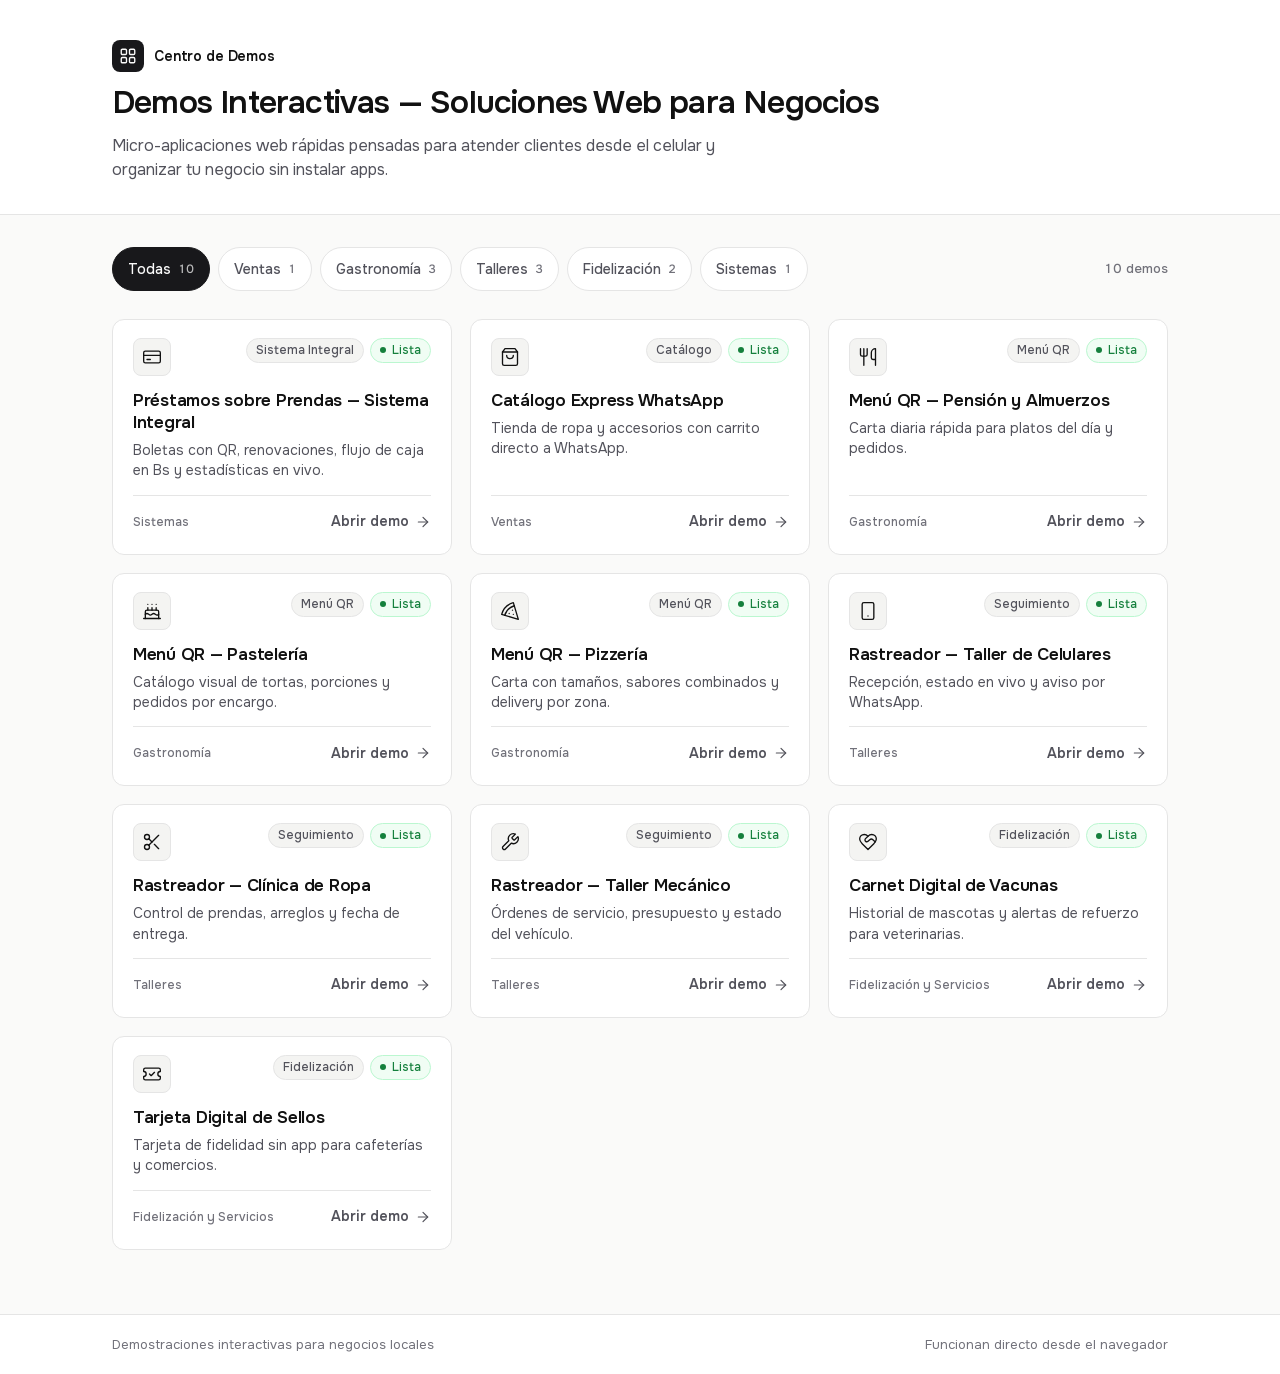
==== index.html @ 591fb908 "dia de un caminante...." ====
<!doctype html>
<html lang="es">
<head>
  <meta charset="utf-8">
  <meta name="viewport" content="width=device-width, initial-scale=1.0, viewport-fit=cover">
  <meta name="theme-color" content="#FAFAF9">
  <title>Demos Interactivas — Soluciones Web para Negocios</title>
  <meta name="description" content="Centro de demostraciones interactivas para comercios, gastronomía, talleres y servicios.">
  <link rel="icon" type="image/svg+xml" href="./assets/icons/favicon.svg">
  <link rel="stylesheet" href="./assets/css/styles.css">
</head>
<body>
  <a href="#contenido-principal" class="skip-link visually-hidden">Ir al catálogo de demos</a>

  <header class="site-header">
    <div class="container header-row">
      <div class="header-brand">
        <span class="brand-mark" aria-hidden="true">
          <svg width="18" height="18" viewBox="0 0 24 24" fill="none" stroke="currentColor" stroke-width="1.8" stroke-linecap="round" stroke-linejoin="round">
            <rect x="3" y="3" width="7" height="7" rx="1.5"/>
            <rect x="14" y="3" width="7" height="7" rx="1.5"/>
            <rect x="3" y="14" width="7" height="7" rx="1.5"/>
            <rect x="14" y="14" width="7" height="7" rx="1.5"/>
          </svg>
        </span>
        <span class="brand-label">Centro de Demos</span>
      </div>
      <h1 class="site-title">Demos Interactivas — Soluciones Web para Negocios</h1>
      <p class="site-subtitle">Micro-aplicaciones web rápidas pensadas para atender clientes desde el celular y organizar tu negocio sin instalar apps.</p>
    </div>
  </header>

  <main id="contenido-principal" class="main-content" tabindex="-1">
    <div class="container">
      <div class="toolbar">
        <div class="filter-scroll" role="group" aria-label="Filtrar demos por categoría" data-filter-bar>
          <button type="button" class="filter-pill" data-filter="all" aria-pressed="true">
            Todas <span class="filter-pill__count">10</span>
          </button>
          <button type="button" class="filter-pill" data-filter="ventas" aria-pressed="false">
            Ventas <span class="filter-pill__count">1</span>
          </button>
          <button type="button" class="filter-pill" data-filter="gastronomia" aria-pressed="false">
            Gastronomía <span class="filter-pill__count">3</span>
          </button>
          <button type="button" class="filter-pill" data-filter="talleres" aria-pressed="false">
            Talleres <span class="filter-pill__count">3</span>
          </button>
          <button type="button" class="filter-pill" data-filter="fidelizacion" aria-pressed="false">
            Fidelización <span class="filter-pill__count">2</span>
          </button>
          <button type="button" class="filter-pill" data-filter="sistemas" aria-pressed="false">
            Sistemas <span class="filter-pill__count">1</span>
          </button>
        </div>

        <p class="results-meta" aria-live="polite" data-results-count>10 demos</p>
      </div>

      <div class="demo-grid" data-demo-grid>
        <!-- Sistema Integral Destacado -->
        <article class="demo-card" data-category="sistemas" style="view-transition-name: demo-prestamo-prendas;">
          <div class="demo-card__head">
            <span class="demo-card__icon" aria-hidden="true">
              <svg width="20" height="20" viewBox="0 0 24 24" fill="none" stroke="currentColor" stroke-width="1.6" stroke-linecap="round" stroke-linejoin="round">
                <rect x="2" y="5" width="20" height="14" rx="2"/>
                <line x1="2" y1="10" x2="22" y2="10"/>
                <line x1="6" y1="15" x2="10" y2="15"/>
              </svg>
            </span>
            <div class="demo-card__badges">
              <span class="badge badge--type">Sistema Integral</span>
              <span class="badge badge--ready"><span class="status-dot" aria-hidden="true"></span>Lista</span>
            </div>
          </div>
          <div class="demo-card__body">
            <h2 class="demo-card__title">Préstamos sobre Prendas — Sistema Integral</h2>
            <p class="demo-card__desc">Boletas con QR, renovaciones, flujo de caja en Bs y estadísticas en vivo.</p>
          </div>
          <div class="demo-card__footer">
            <span class="demo-card__category">Sistemas</span>
            <a href="./demos/prestamo-prendas/" class="demo-card__link" aria-label="Abrir demo: Préstamos sobre Prendas — Sistema Integral">
              Abrir demo
              <svg class="demo-card__arrow" viewBox="0 0 24 24" fill="none" stroke="currentColor" stroke-width="1.8" stroke-linecap="round" stroke-linejoin="round" aria-hidden="true">
                <path d="M5 12h14"/>
                <path d="m12 5 7 7-7 7"/>
              </svg>
            </a>
          </div>
        </article>

        <!-- 1. Ventas -->
        <article class="demo-card" data-category="ventas" style="view-transition-name: demo-catalogo-tiktok;">
          <div class="demo-card__head">
            <span class="demo-card__icon" aria-hidden="true">
              <svg width="20" height="20" viewBox="0 0 24 24" fill="none" stroke="currentColor" stroke-width="1.6" stroke-linecap="round" stroke-linejoin="round">
                <path d="M6 2 3 6v14a2 2 0 0 0 2 2h14a2 2 0 0 0 2-2V6l-3-4Z"/>
                <path d="M3 6h18"/>
                <path d="M16 10a4 4 0 0 1-8 0"/>
              </svg>
            </span>
            <div class="demo-card__badges">
              <span class="badge badge--type">Catálogo</span>
              <span class="badge badge--ready"><span class="status-dot" aria-hidden="true"></span>Lista</span>
            </div>
          </div>
          <div class="demo-card__body">
            <h2 class="demo-card__title">Catálogo Express WhatsApp</h2>
            <p class="demo-card__desc">Tienda de ropa y accesorios con carrito directo a WhatsApp.</p>
          </div>
          <div class="demo-card__footer">
            <span class="demo-card__category">Ventas</span>
            <a href="./demos/catalogo-tiktok/" class="demo-card__link" aria-label="Abrir demo: Catálogo Express WhatsApp">
              Abrir demo
              <svg class="demo-card__arrow" viewBox="0 0 24 24" fill="none" stroke="currentColor" stroke-width="1.8" stroke-linecap="round" stroke-linejoin="round" aria-hidden="true">
                <path d="M5 12h14"/>
                <path d="m12 5 7 7-7 7"/>
              </svg>
            </a>
          </div>
        </article>

        <!-- 2. Gastronomía -->
        <article class="demo-card" data-category="gastronomia" style="view-transition-name: demo-menu-pension;">
          <div class="demo-card__head">
            <span class="demo-card__icon" aria-hidden="true">
              <svg width="20" height="20" viewBox="0 0 24 24" fill="none" stroke="currentColor" stroke-width="1.6" stroke-linecap="round" stroke-linejoin="round">
                <path d="M3 2v7c0 1.1.9 2 2 2h4a2 2 0 0 0 2-2V2"/>
                <path d="M7 2v20"/>
                <path d="M21 15V2a5 5 0 0 0-5 5v6c0 1.1.9 2 2 2h3Zm0 0v7"/>
              </svg>
            </span>
            <div class="demo-card__badges">
              <span class="badge badge--type">Menú QR</span>
              <span class="badge badge--ready"><span class="status-dot" aria-hidden="true"></span>Lista</span>
            </div>
          </div>
          <div class="demo-card__body">
            <h2 class="demo-card__title">Menú QR — Pensión y Almuerzos</h2>
            <p class="demo-card__desc">Carta diaria rápida para platos del día y pedidos.</p>
          </div>
          <div class="demo-card__footer">
            <span class="demo-card__category">Gastronomía</span>
            <a href="./demos/menu-pension/" class="demo-card__link" aria-label="Abrir demo: Menú QR — Pensión y Almuerzos">
              Abrir demo
              <svg class="demo-card__arrow" viewBox="0 0 24 24" fill="none" stroke="currentColor" stroke-width="1.8" stroke-linecap="round" stroke-linejoin="round" aria-hidden="true">
                <path d="M5 12h14"/>
                <path d="m12 5 7 7-7 7"/>
              </svg>
            </a>
          </div>
        </article>

        <article class="demo-card" data-category="gastronomia" style="view-transition-name: demo-menu-pasteleria;">
          <div class="demo-card__head">
            <span class="demo-card__icon" aria-hidden="true">
              <svg width="20" height="20" viewBox="0 0 24 24" fill="none" stroke="currentColor" stroke-width="1.6" stroke-linecap="round" stroke-linejoin="round">
                <path d="M20 21v-8a2 2 0 0 0-2-2H6a2 2 0 0 0-2 2v8"/>
                <path d="M4 16s.5-1 2-1 2.5 2 4 2 2.5-2 4-2 2.5 2 4 2 2-1 2-1"/>
                <path d="M2 21h20"/>
                <path d="M7 8v3"/>
                <path d="M12 8v3"/>
                <path d="M17 8v3"/>
                <path d="M7 4h.01"/>
                <path d="M12 4h.01"/>
                <path d="M17 4h.01"/>
              </svg>
            </span>
            <div class="demo-card__badges">
              <span class="badge badge--type">Menú QR</span>
              <span class="badge badge--ready"><span class="status-dot" aria-hidden="true"></span>Lista</span>
            </div>
          </div>
          <div class="demo-card__body">
            <h2 class="demo-card__title">Menú QR — Pastelería</h2>
            <p class="demo-card__desc">Catálogo visual de tortas, porciones y pedidos por encargo.</p>
          </div>
          <div class="demo-card__footer">
            <span class="demo-card__category">Gastronomía</span>
            <a href="./demos/menu-pasteleria/" class="demo-card__link" aria-label="Abrir demo: Menú QR — Pastelería">
              Abrir demo
              <svg class="demo-card__arrow" viewBox="0 0 24 24" fill="none" stroke="currentColor" stroke-width="1.8" stroke-linecap="round" stroke-linejoin="round" aria-hidden="true">
                <path d="M5 12h14"/>
                <path d="m12 5 7 7-7 7"/>
              </svg>
            </a>
          </div>
        </article>

        <article class="demo-card" data-category="gastronomia" style="view-transition-name: demo-menu-pizzeria;">
          <div class="demo-card__head">
            <span class="demo-card__icon" aria-hidden="true">
              <svg width="20" height="20" viewBox="0 0 24 24" fill="none" stroke="currentColor" stroke-width="1.6" stroke-linecap="round" stroke-linejoin="round">
                <path d="M15 11h.01"/>
                <path d="M11 15h.01"/>
                <path d="M16 16h.01"/>
                <path d="m2 16 20 6-6-20A20 20 0 0 0 2 16"/>
                <path d="M5.71 17.11a17.04 17.04 0 0 1 11.4-11.4"/>
              </svg>
            </span>
            <div class="demo-card__badges">
              <span class="badge badge--type">Menú QR</span>
              <span class="badge badge--ready"><span class="status-dot" aria-hidden="true"></span>Lista</span>
            </div>
          </div>
          <div class="demo-card__body">
            <h2 class="demo-card__title">Menú QR — Pizzería</h2>
            <p class="demo-card__desc">Carta con tamaños, sabores combinados y delivery por zona.</p>
          </div>
          <div class="demo-card__footer">
            <span class="demo-card__category">Gastronomía</span>
            <a href="./demos/menu-pizzeria/" class="demo-card__link" aria-label="Abrir demo: Menú QR — Pizzería">
              Abrir demo
              <svg class="demo-card__arrow" viewBox="0 0 24 24" fill="none" stroke="currentColor" stroke-width="1.8" stroke-linecap="round" stroke-linejoin="round" aria-hidden="true">
                <path d="M5 12h14"/>
                <path d="m12 5 7 7-7 7"/>
              </svg>
            </a>
          </div>
        </article>

        <!-- 3. Talleres -->
        <article class="demo-card" data-category="talleres" style="view-transition-name: demo-taller-celulares;">
          <div class="demo-card__head">
            <span class="demo-card__icon" aria-hidden="true">
              <svg width="20" height="20" viewBox="0 0 24 24" fill="none" stroke="currentColor" stroke-width="1.6" stroke-linecap="round" stroke-linejoin="round">
                <rect x="5" y="2" width="14" height="20" rx="2" ry="2"/>
                <path d="M12 18h.01"/>
              </svg>
            </span>
            <div class="demo-card__badges">
              <span class="badge badge--type">Seguimiento</span>
              <span class="badge badge--ready"><span class="status-dot" aria-hidden="true"></span>Lista</span>
            </div>
          </div>
          <div class="demo-card__body">
            <h2 class="demo-card__title">Rastreador — Taller de Celulares</h2>
            <p class="demo-card__desc">Recepción, estado en vivo y aviso por WhatsApp.</p>
          </div>
          <div class="demo-card__footer">
            <span class="demo-card__category">Talleres</span>
            <a href="./demos/taller-celulares/" class="demo-card__link" aria-label="Abrir demo: Rastreador — Taller de Celulares">
              Abrir demo
              <svg class="demo-card__arrow" viewBox="0 0 24 24" fill="none" stroke="currentColor" stroke-width="1.8" stroke-linecap="round" stroke-linejoin="round" aria-hidden="true">
                <path d="M5 12h14"/>
                <path d="m12 5 7 7-7 7"/>
              </svg>
            </a>
          </div>
        </article>

        <article class="demo-card" data-category="talleres" style="view-transition-name: demo-taller-ropa;">
          <div class="demo-card__head">
            <span class="demo-card__icon" aria-hidden="true">
              <svg width="20" height="20" viewBox="0 0 24 24" fill="none" stroke="currentColor" stroke-width="1.6" stroke-linecap="round" stroke-linejoin="round">
                <circle cx="6" cy="6" r="3"/>
                <path d="M8.12 8.12 12 12"/>
                <path d="M20 4 8.12 15.88"/>
                <circle cx="6" cy="18" r="3"/>
                <path d="M14.8 14.8 20 20"/>
              </svg>
            </span>
            <div class="demo-card__badges">
              <span class="badge badge--type">Seguimiento</span>
              <span class="badge badge--ready"><span class="status-dot" aria-hidden="true"></span>Lista</span>
            </div>
          </div>
          <div class="demo-card__body">
            <h2 class="demo-card__title">Rastreador — Clínica de Ropa</h2>
            <p class="demo-card__desc">Control de prendas, arreglos y fecha de entrega.</p>
          </div>
          <div class="demo-card__footer">
            <span class="demo-card__category">Talleres</span>
            <a href="./demos/taller-ropa/" class="demo-card__link" aria-label="Abrir demo: Rastreador — Clínica de Ropa">
              Abrir demo
              <svg class="demo-card__arrow" viewBox="0 0 24 24" fill="none" stroke="currentColor" stroke-width="1.8" stroke-linecap="round" stroke-linejoin="round" aria-hidden="true">
                <path d="M5 12h14"/>
                <path d="m12 5 7 7-7 7"/>
              </svg>
            </a>
          </div>
        </article>

        <article class="demo-card" data-category="talleres" style="view-transition-name: demo-taller-mecanico;">
          <div class="demo-card__head">
            <span class="demo-card__icon" aria-hidden="true">
              <svg width="20" height="20" viewBox="0 0 24 24" fill="none" stroke="currentColor" stroke-width="1.6" stroke-linecap="round" stroke-linejoin="round">
                <path d="M14.7 6.3a1 1 0 0 0 0 1.4l1.6 1.6a1 1 0 0 0 1.4 0l3.77-3.77a6 6 0 0 1-7.94 7.94l-6.91 6.91a2.12 2.12 0 0 1-3-3l6.91-6.91a6 6 0 0 1 7.94-7.94l-3.76 3.76z"/>
              </svg>
            </span>
            <div class="demo-card__badges">
              <span class="badge badge--type">Seguimiento</span>
              <span class="badge badge--ready"><span class="status-dot" aria-hidden="true"></span>Lista</span>
            </div>
          </div>
          <div class="demo-card__body">
            <h2 class="demo-card__title">Rastreador — Taller Mecánico</h2>
            <p class="demo-card__desc">Órdenes de servicio, presupuesto y estado del vehículo.</p>
          </div>
          <div class="demo-card__footer">
            <span class="demo-card__category">Talleres</span>
            <a href="./demos/taller-mecanico/" class="demo-card__link" aria-label="Abrir demo: Rastreador — Taller Mecánico">
              Abrir demo
              <svg class="demo-card__arrow" viewBox="0 0 24 24" fill="none" stroke="currentColor" stroke-width="1.8" stroke-linecap="round" stroke-linejoin="round" aria-hidden="true">
                <path d="M5 12h14"/>
                <path d="m12 5 7 7-7 7"/>
              </svg>
            </a>
          </div>
        </article>

        <!-- 4. Fidelización y Servicios -->
        <article class="demo-card" data-category="fidelizacion" style="view-transition-name: demo-carnet-veterinaria;">
          <div class="demo-card__head">
            <span class="demo-card__icon" aria-hidden="true">
              <svg width="20" height="20" viewBox="0 0 24 24" fill="none" stroke="currentColor" stroke-width="1.6" stroke-linecap="round" stroke-linejoin="round">
                <path d="M19 14c1.49-1.46 3-3.21 3-5.5A5.5 5.5 0 0 0 16.5 3c-1.76 0-3 .5-4.5 2-1.5-1.5-2.74-2-4.5-2A5.5 5.5 0 0 0 2 8.5c0 2.3 1.5 4.05 3 5.5l7 7Z"/>
                <path d="M12 5 9.04 7.96a2.17 2.17 0 0 0 0 3.08c.82.82 2.13.85 3 .07l2.07-1.9a2.82 2.82 0 0 1 3.79 0l2.96 2.66"/>
              </svg>
            </span>
            <div class="demo-card__badges">
              <span class="badge badge--type">Fidelización</span>
              <span class="badge badge--ready"><span class="status-dot" aria-hidden="true"></span>Lista</span>
            </div>
          </div>
          <div class="demo-card__body">
            <h2 class="demo-card__title">Carnet Digital de Vacunas</h2>
            <p class="demo-card__desc">Historial de mascotas y alertas de refuerzo para veterinarias.</p>
          </div>
          <div class="demo-card__footer">
            <span class="demo-card__category">Fidelización y Servicios</span>
            <a href="./demos/carnet-veterinaria/" class="demo-card__link" aria-label="Abrir demo: Carnet Digital de Vacunas">
              Abrir demo
              <svg class="demo-card__arrow" viewBox="0 0 24 24" fill="none" stroke="currentColor" stroke-width="1.8" stroke-linecap="round" stroke-linejoin="round" aria-hidden="true">
                <path d="M5 12h14"/>
                <path d="m12 5 7 7-7 7"/>
              </svg>
            </a>
          </div>
        </article>

        <article class="demo-card" data-category="fidelizacion" style="view-transition-name: demo-tarjeta-sellos;">
          <div class="demo-card__head">
            <span class="demo-card__icon" aria-hidden="true">
              <svg width="20" height="20" viewBox="0 0 24 24" fill="none" stroke="currentColor" stroke-width="1.6" stroke-linecap="round" stroke-linejoin="round">
                <path d="M2 9a3 3 0 0 1 0 6v2a2 2 0 0 0 2 2h16a2 2 0 0 0 2-2v-2a3 3 0 0 1 0-6V7a2 2 0 0 0-2-2H4a2 2 0 0 0-2 2Z"/>
                <path d="m9 12 2 2 4-4"/>
              </svg>
            </span>
            <div class="demo-card__badges">
              <span class="badge badge--type">Fidelización</span>
              <span class="badge badge--ready"><span class="status-dot" aria-hidden="true"></span>Lista</span>
            </div>
          </div>
          <div class="demo-card__body">
            <h2 class="demo-card__title">Tarjeta Digital de Sellos</h2>
            <p class="demo-card__desc">Tarjeta de fidelidad sin app para cafeterías y comercios.</p>
          </div>
          <div class="demo-card__footer">
            <span class="demo-card__category">Fidelización y Servicios</span>
            <a href="./demos/tarjeta-sellos/" class="demo-card__link" aria-label="Abrir demo: Tarjeta Digital de Sellos">
              Abrir demo
              <svg class="demo-card__arrow" viewBox="0 0 24 24" fill="none" stroke="currentColor" stroke-width="1.8" stroke-linecap="round" stroke-linejoin="round" aria-hidden="true">
                <path d="M5 12h14"/>
                <path d="m12 5 7 7-7 7"/>
              </svg>
            </a>
          </div>
        </article>
      </div>
    </div>
  </main>

  <footer class="site-footer">
    <div class="container footer-inner">
      <span>Demostraciones interactivas para negocios locales</span>
      <span>Funcionan directo desde el navegador</span>
    </div>
  </footer>

  <script src="./assets/js/hub.js" defer></script>
</body>
</html>
---- assets/css/styles.css ----
/* Self-hosted variable font (relative to assets/css/) */
@font-face {
  font-family: "Onest";
  font-style: normal;
  font-weight: 400 700;
  font-display: swap;
  src: url("../fonts/onest-latin-ext.woff2") format("woff2");
  unicode-range: U+0100-02BA, U+02BD-02C5, U+02C7-02CC, U+02CE-02D7, U+02DD-02FF, U+0304, U+0308, U+0329, U+1D00-1DBF, U+1E00-1E9F, U+1EF2-1EFF, U+2020, U+20A0-20AB, U+20AD-20C4, U+2113, U+2C60-2C7F, U+A720-A7FF;
}

@font-face {
  font-family: "Onest";
  font-style: normal;
  font-weight: 400 700;
  font-display: swap;
  src: url("../fonts/onest-latin.woff2") format("woff2");
  unicode-range: U+0000-00FF, U+0131, U+0152-0153, U+02BB-02BC, U+02C6, U+02DA, U+02DC, U+0304, U+0308, U+0329, U+2000-206F, U+20AC, U+2122, U+2191, U+2193, U+2212, U+2215, U+FEFF, U+FFFD;
}

:root {
  --bg-page: #FAFAF9;
  --bg-surface: #FFFFFF;
  --bg-subtle: #F4F4F2;
  --bg-subtle-hover: #ECECE8;

  --text-primary: #111111;
  --text-secondary: #52525B;
  --text-muted: #71717A;

  --border-subtle: #E5E5E5;
  --border-strong: #D4D4D8;

  --accent-primary: #18181B;
  --accent-primary-hover: #27272A;
  --accent-primary-fg: #FAFAFA;

  --accent-emerald: #15803D;
  --accent-emerald-bg: #F0FDF4;
  --accent-emerald-border: #BBF7D0;

  --status-prep-text: #57534E;
  --status-prep-bg: #F5F5F4;
  --status-prep-dot: #A8A29E;

  --radius-card: 12px;
  --radius-icon: 8px;
  --radius-pill: 9999px;

  --ease-out: cubic-bezier(0.23, 1, 0.32, 1);
  --duration-fast: 150ms;
  --duration-ui: 180ms;

  --container-max: 1120px;
}

*,
*::before,
*::after {
  box-sizing: border-box;
}

html {
  -webkit-tap-highlight-color: transparent;
  -webkit-text-size-adjust: 100%;
  accent-color: var(--accent-primary);
  scrollbar-color: var(--border-strong) transparent;
}

::selection {
  background: var(--accent-primary);
  color: var(--accent-primary-fg);
}

body {
  margin: 0;
  min-block-size: 100dvh;
  display: flex;
  flex-direction: column;
  background-color: var(--bg-page);
  color: var(--text-primary);
  font-family: "Onest", ui-sans-serif, system-ui, -apple-system, BlinkMacSystemFont, "Segoe UI", sans-serif;
  font-size: 1rem;
  line-height: 1.5;
  -webkit-font-smoothing: antialiased;
  text-rendering: optimizeLegibility;
  overscroll-behavior-y: none;
}

h1,
h2,
h3,
p,
ul {
  margin: 0;
}

button,
a {
  touch-action: manipulation;
  font-family: inherit;
}

svg {
  display: block;
}

/* Visually hidden utility for screen readers and skip link */
.visually-hidden:where(:not(:focus-within, :active)) {
  position: absolute !important;
  clip-path: inset(50%) !important;
  overflow: hidden !important;
  inline-size: 1px !important;
  block-size: 1px !important;
  margin: -1px !important;
  padding: 0 !important;
  border: 0 !important;
  white-space: nowrap !important;
}

.skip-link:focus-visible {
  position: fixed;
  inset-block-start: 0.75rem;
  inset-inline-start: 0.75rem;
  z-index: 50;
  padding: 0.625rem 1rem;
  border-radius: var(--radius-icon);
  background: var(--accent-primary);
  color: var(--accent-primary-fg);
  font-size: 0.875rem;
  font-weight: 500;
  text-decoration: none;
  outline: 2px solid var(--accent-primary);
  outline-offset: 2px;
}

/* Layout shell with equal edges and safe-area support */
.container {
  inline-size: 100%;
  max-inline-size: var(--container-max);
  margin-inline: auto;
  padding-inline: max(1rem, env(safe-area-inset-left)) max(1rem, env(safe-area-inset-right));
}

@media (min-width: 640px) {
  .container {
    padding-inline: max(1.5rem, env(safe-area-inset-left)) max(1.5rem, env(safe-area-inset-right));
  }
}

@media (min-width: 1024px) {
  .container {
    padding-inline: max(2rem, env(safe-area-inset-left)) max(2rem, env(safe-area-inset-right));
  }
}

/* Header */
.site-header {
  padding-block: 2rem 1.5rem;
  border-block-end: 1px solid var(--border-subtle);
  background-color: var(--bg-surface);
}

@media (min-width: 640px) {
  .site-header {
    padding-block: 2.5rem 2rem;
  }
}

.header-row {
  display: flex;
  flex-direction: column;
  gap: 0.75rem;
}

.header-brand {
  display: flex;
  align-items: center;
  gap: 0.625rem;
  color: var(--text-primary);
}

.brand-mark {
  display: inline-flex;
  align-items: center;
  justify-content: center;
  inline-size: 2rem;
  block-size: 2rem;
  border-radius: var(--radius-icon);
  background-color: var(--accent-primary);
  color: var(--accent-primary-fg);
  flex-shrink: 0;
}

.brand-label {
  font-size: 0.875rem;
  font-weight: 600;
  letter-spacing: -0.01em;
}

.site-title {
  font-size: clamp(1.5rem, 2vw + 1rem, 2rem);
  font-weight: 600;
  line-height: 1.18;
  letter-spacing: -0.025em;
  color: var(--text-primary);
  text-wrap: balance;
}

.site-subtitle {
  max-inline-size: 62ch;
  font-size: 0.9375rem;
  line-height: 1.5;
  color: var(--text-secondary);
}

@media (min-width: 640px) {
  .site-subtitle {
    font-size: 1rem;
  }
}

/* Main workspace */
.main-content {
  flex: 1 0 auto;
  padding-block: 1.25rem 3rem;
}

@media (min-width: 640px) {
  .main-content {
    padding-block: 1.75rem 4rem;
  }
}

/* Toolbar & Filter Pills */
.toolbar {
  display: flex;
  flex-direction: column;
  gap: 0.75rem;
  margin-block-end: 1.25rem;
}

@media (min-width: 768px) {
  .toolbar {
    flex-direction: row;
    align-items: center;
    justify-content: space-between;
    margin-block-end: 1.5rem;
  }
}

@property --fade-start {
  syntax: "<length>";
  inherits: false;
  initial-value: 0px;
}

@property --fade-end {
  syntax: "<length>";
  inherits: false;
  initial-value: 0px;
}

.filter-scroll {
  position: relative;
  margin-inline: -1rem;
  padding: 4px 1rem;
  display: flex;
  align-items: center;
  gap: 0.5rem;
  overflow-x: auto;
  scroll-snap-type: inline proximity;
  scroll-padding-inline: 2rem;
  scrollbar-width: none;
  -ms-overflow-style: none;
}

@media (max-width: 639px) {
  @supports (animation-timeline: scroll()) {
    .filter-scroll {
      --fade-size: 2rem;
      mask:
        linear-gradient(black, black) no-clip subtract,
        linear-gradient(to right, black, transparent) 0 0 / var(--fade-start) 100% no-repeat no-clip,
        linear-gradient(to right, transparent, black) 100% 0 / var(--fade-end) 100% no-repeat no-clip;
      animation: reveal-fade-start linear both, hide-fade-end linear both;
      animation-timeline: scroll(self inline);
      animation-range: 0 var(--fade-size), calc(100% - var(--fade-size)) 100%;
    }
  }
}

@keyframes reveal-fade-start {
  to {
    --fade-start: var(--fade-size);
  }
}

@keyframes hide-fade-end {
  from {
    --fade-end: var(--fade-size);
  }
}

.filter-scroll::-webkit-scrollbar {
  display: none;
}

@media (min-width: 640px) {
  .filter-scroll {
    margin-inline: 0;
    padding: 4px 0;
    flex-wrap: wrap;
    overflow-x: visible;
  }
}

.filter-pill {
  flex: none;
  scroll-snap-align: start;
  display: inline-flex;
  align-items: center;
  justify-content: center;
  gap: 0.4375rem;
  min-block-size: 44px;
  padding-inline: 0.9375rem;
  border: 1px solid var(--border-subtle);
  border-radius: var(--radius-pill);
  background-color: var(--bg-surface);
  color: var(--text-secondary);
  font-size: 0.875rem;
  font-weight: 500;
  line-height: 1;
  cursor: pointer;
  user-select: none;
  transition:
    background-color var(--duration-fast) var(--ease-out),
    border-color var(--duration-fast) var(--ease-out),
    color var(--duration-fast) var(--ease-out),
    transform var(--duration-fast) var(--ease-out);
}

.filter-pill__count {
  font-size: 0.75rem;
  font-weight: 500;
  font-variant-numeric: tabular-nums;
  color: var(--text-muted);
  transition: color var(--duration-fast) var(--ease-out);
}

.filter-pill[aria-pressed="true"] {
  background-color: var(--accent-primary);
  border-color: var(--accent-primary);
  color: var(--accent-primary-fg);
}

.filter-pill[aria-pressed="true"] .filter-pill__count {
  color: rgba(250, 250, 250, 0.72);
}

@media (hover: hover) and (pointer: fine) {
  .filter-pill:not([aria-pressed="true"]):hover {
    background-color: var(--bg-subtle);
    border-color: var(--border-strong);
    color: var(--text-primary);
  }
}

.filter-pill:active {
  transform: scale(0.97);
}

.filter-pill:focus-visible {
  outline: 2px solid var(--accent-primary);
  outline-offset: 2px;
}

.results-meta {
  font-size: 0.8125rem;
  font-weight: 500;
  color: var(--text-muted);
  font-variant-numeric: tabular-nums;
  white-space: nowrap;
}

/* Demo Grid */
.demo-grid {
  display: grid;
  grid-template-columns: 1fr;
  gap: 0.875rem;
}

@media (min-width: 640px) {
  .demo-grid {
    grid-template-columns: repeat(2, minmax(0, 1fr));
    gap: 1rem;
  }
}

@media (min-width: 1024px) {
  .demo-grid {
    grid-template-columns: repeat(3, minmax(0, 1fr));
    gap: 1.125rem;
  }
}

/* Card Component (shadcn-inspired, 1px border, zero heavy shadows) */
.demo-card {
  position: relative;
  display: flex;
  flex-direction: column;
  gap: 0.875rem;
  padding: 1.125rem 1.25rem;
  border: 1px solid var(--border-subtle);
  border-radius: var(--radius-card);
  background-color: var(--bg-surface);
  transition:
    border-color var(--duration-ui) var(--ease-out),
    background-color var(--duration-ui) var(--ease-out),
    transform var(--duration-ui) var(--ease-out);
}

.demo-card[hidden] {
  display: none;
}

@media (hover: hover) and (pointer: fine) {
  .demo-card:hover {
    border-color: var(--border-strong);
    transform: translateY(-2px);
  }

  .demo-card:hover .demo-card__icon {
    background-color: var(--bg-subtle-hover);
    border-color: var(--border-strong);
  }

  .demo-card:hover .demo-card__arrow {
    transform: translateX(3px);
  }

  .demo-card:hover .demo-card__link {
    color: var(--text-primary);
  }
}

.demo-card:has(.demo-card__link:active) {
  transform: scale(0.98);
}

.demo-card:has(.demo-card__link:focus-visible) {
  outline: 2px solid var(--accent-primary);
  outline-offset: 2px;
}

.demo-card__head {
  display: flex;
  align-items: flex-start;
  justify-content: space-between;
  gap: 0.75rem;
}

.demo-card__icon {
  display: inline-flex;
  align-items: center;
  justify-content: center;
  inline-size: 2.375rem;
  block-size: 2.375rem;
  border: 1px solid var(--border-subtle);
  border-radius: var(--radius-icon);
  background-color: var(--bg-subtle);
  color: var(--text-primary);
  flex-shrink: 0;
  transition:
    background-color var(--duration-fast) var(--ease-out),
    border-color var(--duration-fast) var(--ease-out);
}

.demo-card__badges {
  display: flex;
  flex-wrap: wrap;
  justify-content: flex-end;
  gap: 0.375rem;
}

.badge {
  display: inline-flex;
  align-items: center;
  gap: 0.375rem;
  padding: 0.25rem 0.5625rem;
  border-radius: var(--radius-pill);
  font-size: 0.75rem;
  font-weight: 500;
  line-height: 1.25;
  white-space: nowrap;
}

.badge--type {
  background-color: var(--bg-subtle);
  color: var(--text-secondary);
  border: 1px solid var(--border-subtle);
}

.badge--preparing {
  background-color: var(--status-prep-bg);
  color: var(--status-prep-text);
  border: 1px solid var(--border-subtle);
}

.badge--ready {
  background-color: var(--accent-emerald-bg);
  color: var(--accent-emerald);
  border: 1px solid var(--accent-emerald-border);
}

.status-dot {
  inline-size: 0.375rem;
  block-size: 0.375rem;
  border-radius: 50%;
  flex-shrink: 0;
}

.badge--preparing .status-dot {
  background-color: var(--status-prep-dot);
}

.badge--ready .status-dot {
  background-color: var(--accent-emerald);
}

.demo-card__body {
  display: flex;
  flex-direction: column;
  gap: 0.375rem;
}

.demo-card__title {
  font-size: 1.0625rem;
  font-weight: 600;
  line-height: 1.3;
  letter-spacing: -0.015em;
  color: var(--text-primary);
}

.demo-card__desc {
  font-size: 0.875rem;
  line-height: 1.45;
  color: var(--text-secondary);
}

.demo-card__footer {
  margin-block-start: auto;
  padding-block-start: 0.75rem;
  border-block-start: 1px solid var(--border-subtle);
  display: flex;
  align-items: center;
  justify-content: space-between;
  gap: 0.75rem;
}

.demo-card__category {
  font-size: 0.75rem;
  font-weight: 500;
  color: var(--text-muted);
}

.demo-card__link {
  display: inline-flex;
  align-items: center;
  gap: 0.375rem;
  min-block-size: 28px;
  font-size: 0.875rem;
  font-weight: 600;
  color: var(--text-secondary);
  text-decoration: none;
  user-select: none;
  transition: color var(--duration-fast) var(--ease-out);
}

/* Stretched link makes the whole card comfortably tappable on mobile */
.demo-card__link::after {
  content: "";
  position: absolute;
  inset: 0;
  border-radius: var(--radius-card);
}

.demo-card__link:focus-visible {
  outline: none;
}

@supports not selector(:has(*)) {
  .demo-card__link:focus-visible {
    outline: 2px solid var(--accent-primary);
    outline-offset: 3px;
    border-radius: 4px;
  }
}

.demo-card__arrow {
  inline-size: 1rem;
  block-size: 1rem;
  transition: transform var(--duration-fast) var(--ease-out);
}

/* Footer */
.site-footer {
  padding-block: 1.25rem max(1.25rem, env(safe-area-inset-bottom));
  border-block-start: 1px solid var(--border-subtle);
  background-color: var(--bg-surface);
}

.footer-inner {
  display: flex;
  flex-wrap: wrap;
  align-items: center;
  justify-content: space-between;
  gap: 0.5rem 1rem;
  font-size: 0.8125rem;
  color: var(--text-muted);
}

/* Placeholder pages (./demos/<slug>/) */
.placeholder-shell {
  flex: 1 0 auto;
  display: flex;
  align-items: center;
  padding-block: 2rem max(2.5rem, env(safe-area-inset-bottom));
}

.placeholder-panel {
  inline-size: 100%;
  max-inline-size: 600px;
  margin-inline: auto;
  padding: 1.5rem;
  border: 1px solid var(--border-subtle);
  border-radius: var(--radius-card);
  background-color: var(--bg-surface);
  display: flex;
  flex-direction: column;
  gap: 1.25rem;
}

@media (min-width: 640px) {
  .placeholder-panel {
    padding: 2rem;
  }
}

.placeholder-meta {
  display: flex;
  flex-wrap: wrap;
  align-items: center;
  gap: 0.5rem;
}

.placeholder-title {
  font-size: clamp(1.375rem, 1.8vw + 1rem, 1.75rem);
  font-weight: 600;
  line-height: 1.2;
  letter-spacing: -0.02em;
  color: var(--text-primary);
  text-wrap: balance;
}

.placeholder-lead {
  font-size: 1rem;
  line-height: 1.5;
  color: var(--text-secondary);
}

.placeholder-list {
  padding: 0;
  margin: 0;
  list-style: none;
  display: flex;
  flex-direction: column;
  gap: 0.625rem;
  padding-block: 1rem;
  border-block: 1px solid var(--border-subtle);
}

.placeholder-list li {
  display: flex;
  align-items: baseline;
  gap: 0.625rem;
  font-size: 0.875rem;
  color: var(--text-secondary);
}

.placeholder-list li::before {
  content: "";
  inline-size: 0.375rem;
  block-size: 0.375rem;
  border-radius: 50%;
  background-color: var(--accent-primary);
  flex-shrink: 0;
  transform: translateY(-0.125rem);
}

.btn {
  display: inline-flex;
  align-items: center;
  justify-content: center;
  gap: 0.5rem;
  min-block-size: 44px;
  padding-inline: 1.125rem;
  border-radius: var(--radius-icon);
  font-size: 0.9375rem;
  font-weight: 500;
  line-height: 1;
  text-decoration: none;
  cursor: pointer;
  user-select: none;
  transition:
    background-color var(--duration-fast) var(--ease-out),
    border-color var(--duration-fast) var(--ease-out),
    transform var(--duration-fast) var(--ease-out);
}

.btn--primary {
  background-color: var(--accent-primary);
  border: 1px solid var(--accent-primary);
  color: var(--accent-primary-fg);
}

.btn--secondary {
  background-color: var(--bg-surface);
  border: 1px solid var(--border-strong);
  color: var(--text-primary);
}

@media (hover: hover) and (pointer: fine) {
  .btn--primary:hover {
    background-color: var(--accent-primary-hover);
  }

  .btn--secondary:hover {
    background-color: var(--bg-subtle);
  }
}

.btn:active {
  transform: scale(0.98);
}

.btn:focus-visible {
  outline: 2px solid var(--accent-primary);
  outline-offset: 2px;
}

.placeholder-actions {
  display: flex;
  flex-wrap: wrap;
  gap: 0.75rem;
}

/* Smooth filter transitions only when user allows motion */
@media (prefers-reduced-motion: no-preference) {
  ::view-transition-group(*) {
    animation-duration: 180ms;
    animation-timing-function: var(--ease-out);
  }
}

@media (prefers-reduced-motion: reduce) {
  .filter-pill,
  .demo-card,
  .demo-card__icon,
  .demo-card__arrow,
  .demo-card__link,
  .btn {
    transition-property: background-color, border-color, color;
  }
}
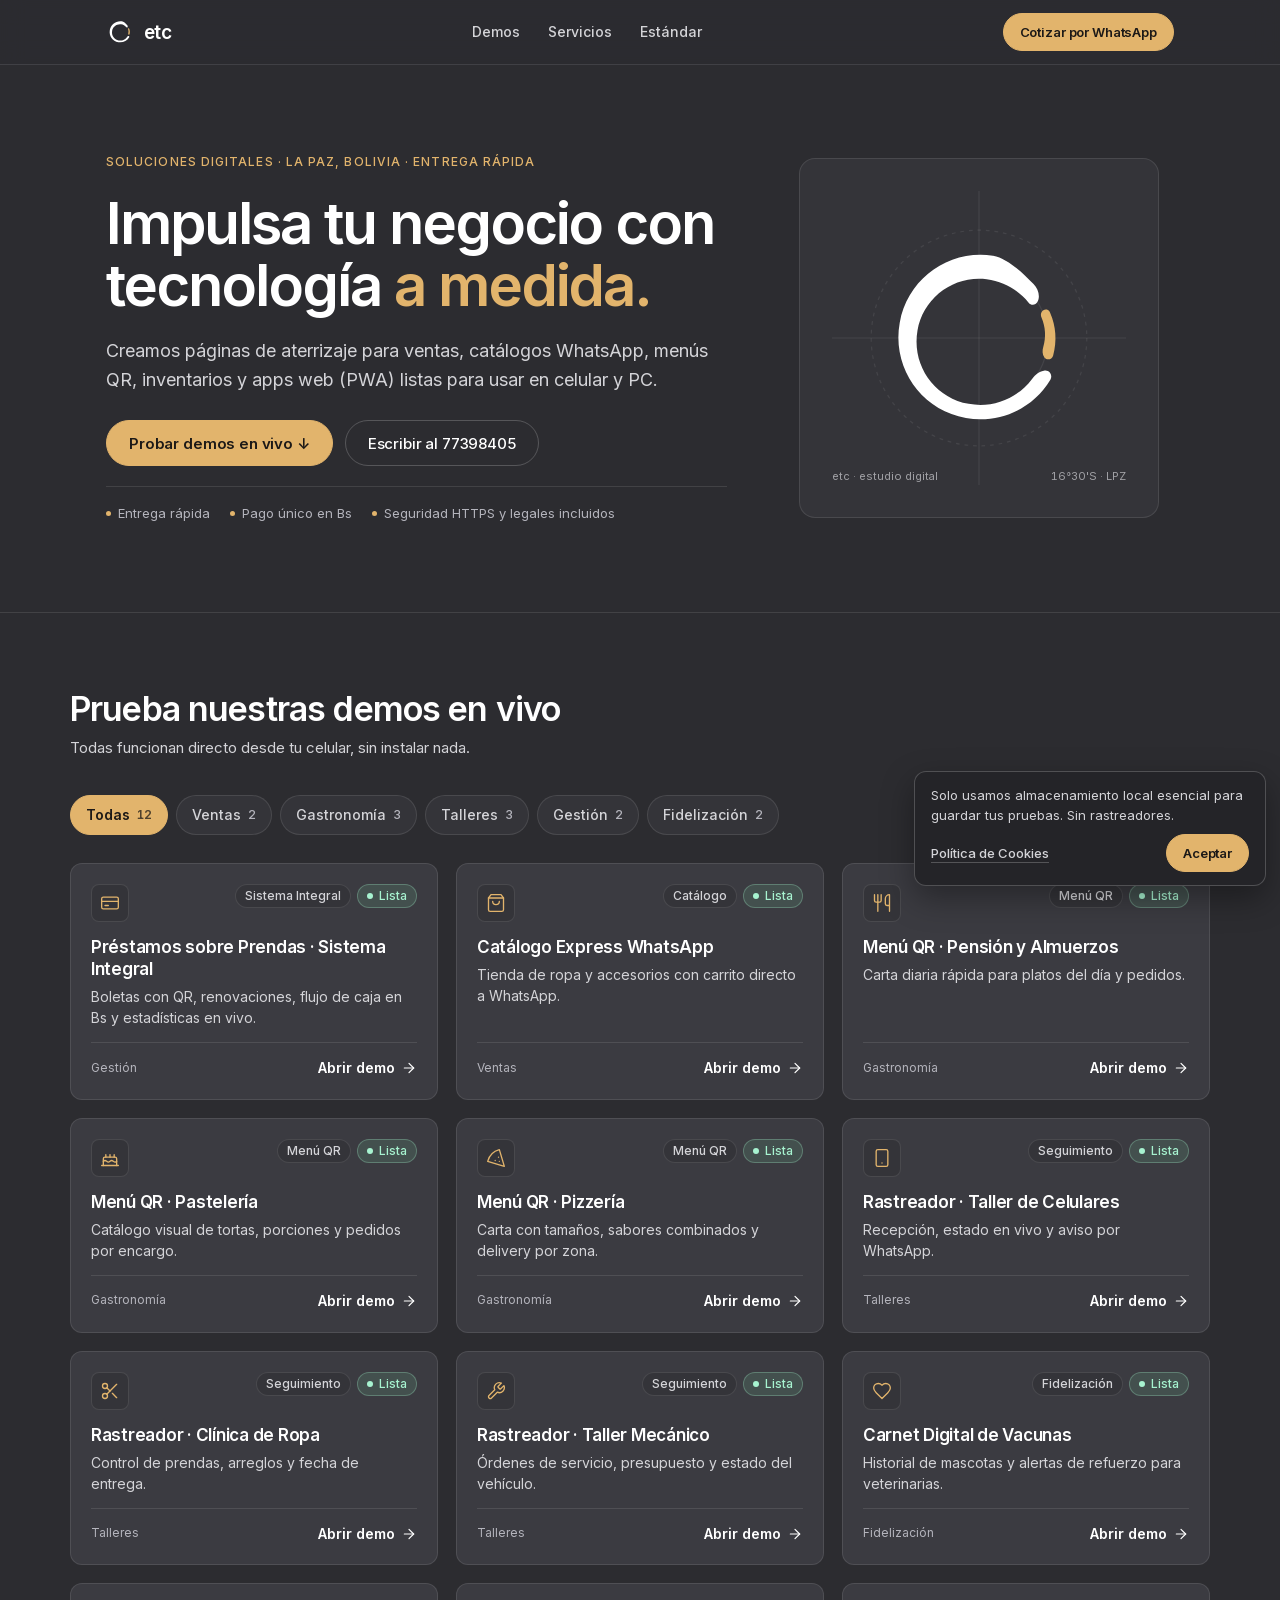
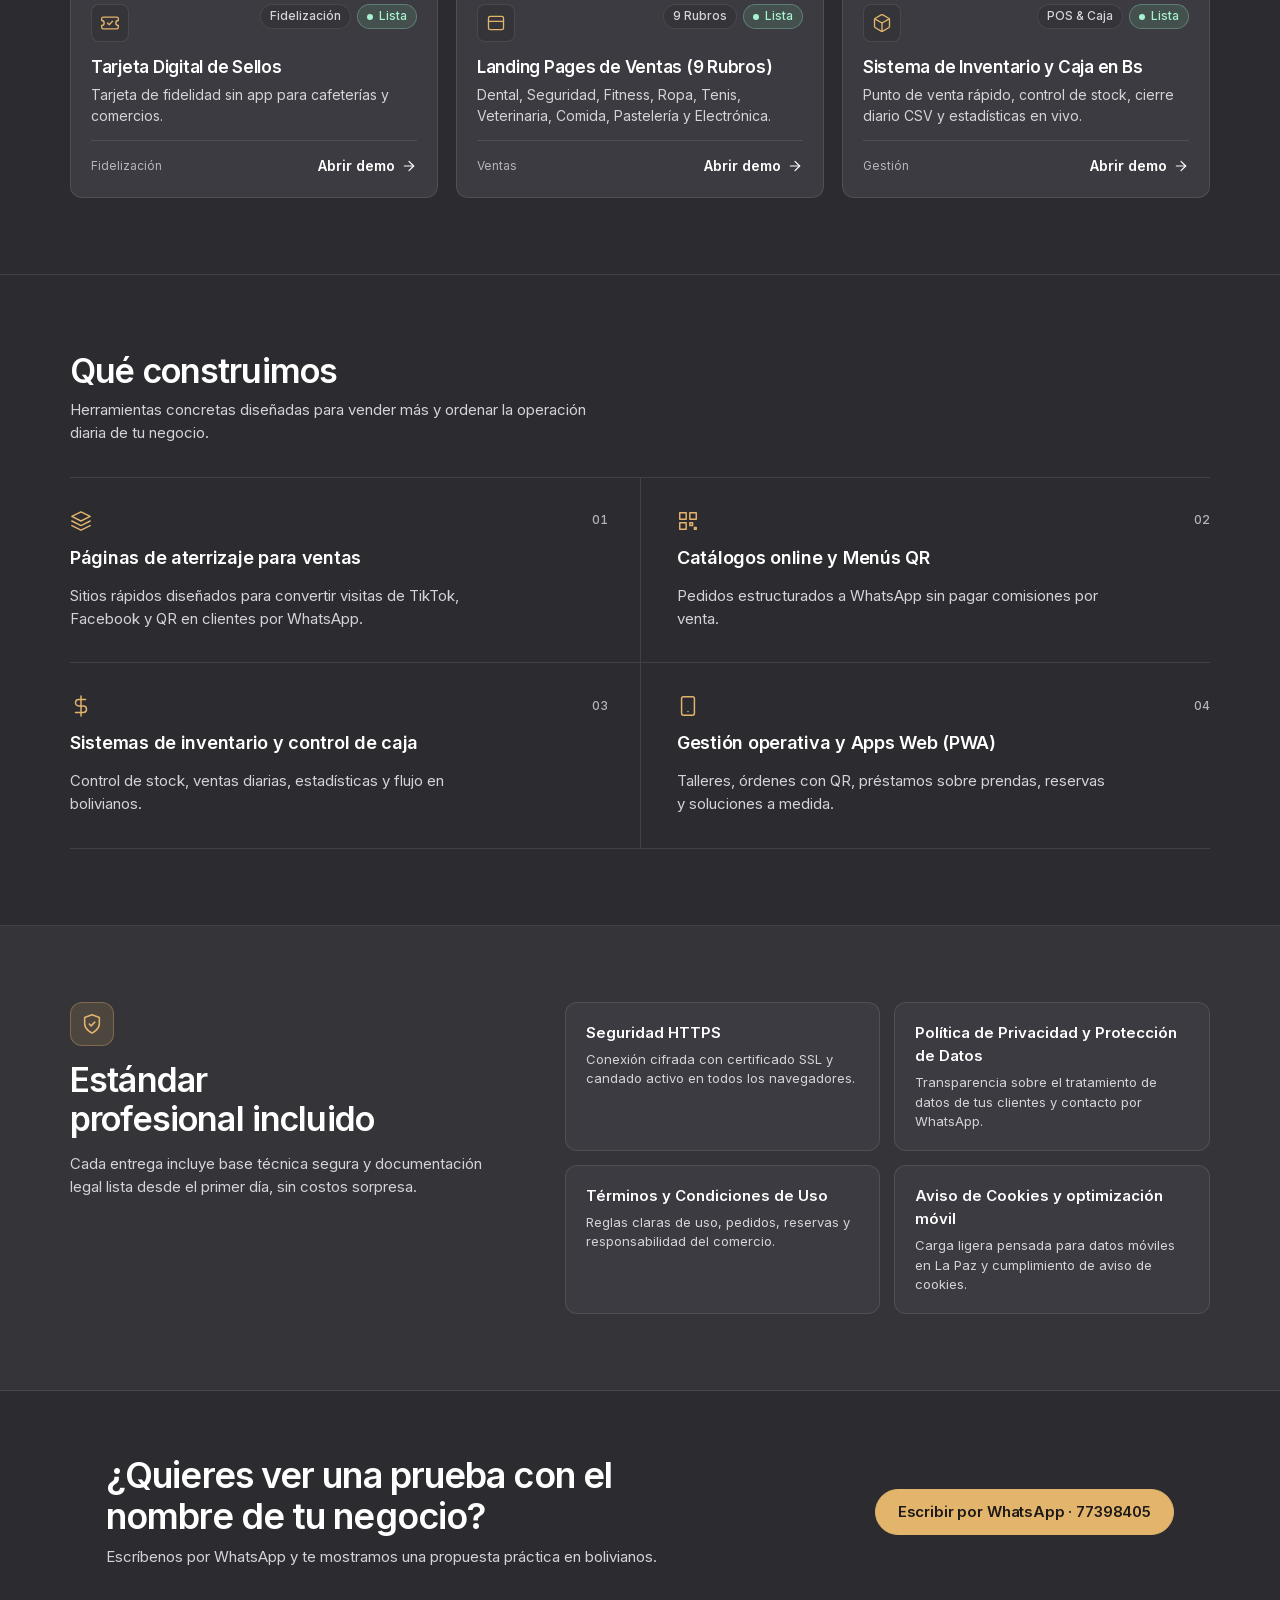
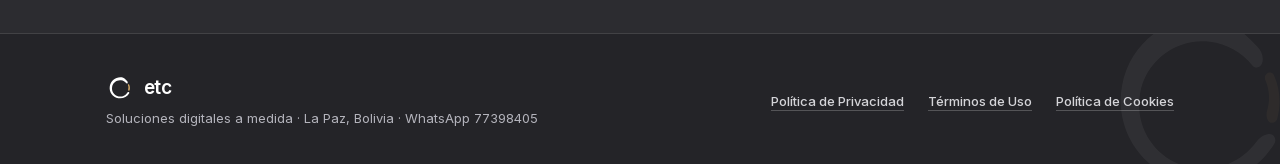
==== commit f1ff80c3: "dia de un caminante....2" ====
--- a/index.html
+++ b/index.html
@@ -3,380 +3,591 @@
 <head>
   <meta charset="utf-8">
   <meta name="viewport" content="width=device-width, initial-scale=1.0, viewport-fit=cover">
-  <meta name="theme-color" content="#FAFAF9">
-  <title>Demos Interactivas — Soluciones Web para Negocios</title>
-  <meta name="description" content="Centro de demostraciones interactivas para comercios, gastronomía, talleres y servicios.">
+  <meta name="theme-color" content="#2C2C30">
+  <title>etc · Soluciones Digitales a Medida en La Paz, Bolivia</title>
+  <meta name="description" content="Creamos páginas de aterrizaje para ventas, catálogos WhatsApp, menús QR, inventarios y apps web (PWA) listas para usar en celular y PC.">
   <link rel="icon" type="image/svg+xml" href="./assets/icons/favicon.svg">
   <link rel="stylesheet" href="./assets/css/styles.css">
 </head>
 <body>
-  <a href="#contenido-principal" class="skip-link visually-hidden">Ir al catálogo de demos</a>
-
-  <header class="site-header">
-    <div class="container header-row">
-      <div class="header-brand">
-        <span class="brand-mark" aria-hidden="true">
-          <svg width="18" height="18" viewBox="0 0 24 24" fill="none" stroke="currentColor" stroke-width="1.8" stroke-linecap="round" stroke-linejoin="round">
-            <rect x="3" y="3" width="7" height="7" rx="1.5"/>
-            <rect x="14" y="3" width="7" height="7" rx="1.5"/>
-            <rect x="3" y="14" width="7" height="7" rx="1.5"/>
-            <rect x="14" y="14" width="7" height="7" rx="1.5"/>
-          </svg>
-        </span>
-        <span class="brand-label">Centro de Demos</span>
-      </div>
-      <h1 class="site-title">Demos Interactivas — Soluciones Web para Negocios</h1>
-      <p class="site-subtitle">Micro-aplicaciones web rápidas pensadas para atender clientes desde el celular y organizar tu negocio sin instalar apps.</p>
+  <!-- Reusable Organic Zen Enso SVG Symbol (sumi-e open brushstroke + subtle amber gold accent) -->
+  <svg width="0" height="0" style="position:absolute;overflow:hidden;" aria-hidden="true">
+    <defs>
+      <symbol id="enso-mark" viewBox="0 0 120 120">
+        <path fill="currentColor" d="M67.8 14.2c-24.2-3.7-47.1 12.6-51.4 36.9-4.5 24.7 11.8 48.3 36.5 52.6 18.8 3.3 37.2-5.3 46.6-21.1 1.4-2.4-.4-5.4-3.1-5.1-2.8.4-5.2 2.2-6.9 4.5-8 10.8-21.6 16.4-35.1 13.9-19-3.5-31.5-21.4-28.2-40.4 3.1-18.1 20-30.6 38.2-28.3 9.2 1.2 17.4 5.9 23.1 12.9 1.4 1.7 3.9 1.4 4.9-.5 1.6-3 .5-7.1-2.2-9.8-6.4-6.7-14.5-14.1-22.3-15.6Z"/>
+        <path fill="#E2B46C" d="M99.4 45.8c3.2 7.2 3.8 15.6 1.6 23.5-.6 2.2-3.4 2.8-4.8 1-1.2-1.6-1.2-3.9-.6-5.9 1.6-5.3 1.2-11.1-1-16.2-1-2.2.6-4.7 2.9-4.3 1 .2 1.6.9 1.9 1.9Z"/>
+      </symbol>
+    </defs>
+  </svg>
+
+  <a href="#demos" class="skip-link visually-hidden">Ir a las demos en vivo</a>
+
+  <!-- 1. Minimal Sticky Navbar -->
+  <header class="navbar">
+    <div class="container navbar__inner">
+      <a href="#inicio" class="brand-lockup" aria-label="etc · Inicio">
+        <svg class="brand-lockup__enso" aria-hidden="true"><use href="#enso-mark"/></svg>
+        <span class="brand-lockup__text">etc</span>
+      </a>
+
+      <nav class="nav-links" aria-label="Navegación principal">
+        <a href="#demos" class="nav-link">Demos</a>
+        <a href="#servicios" class="nav-link">Servicios</a>
+        <a href="#estandar" class="nav-link">Estándar</a>
+      </nav>
+
+      <a
+        href="https://wa.me/59177398405?text=Hola%20etc,%20escane%C3%A9%20su%20QR%20y%20quiero%20cotizar%20una%20soluci%C3%B3n%20para%20mi%20negocio"
+        class="btn btn--gold btn--sm"
+        target="_blank"
+        rel="noopener noreferrer"
+      >
+        Cotizar por WhatsApp
+      </a>
     </div>
   </header>
 
-  <main id="contenido-principal" class="main-content" tabindex="-1">
-    <div class="container">
-      <div class="toolbar">
-        <div class="filter-scroll" role="group" aria-label="Filtrar demos por categoría" data-filter-bar>
-          <button type="button" class="filter-pill" data-filter="all" aria-pressed="true">
-            Todas <span class="filter-pill__count">10</span>
-          </button>
-          <button type="button" class="filter-pill" data-filter="ventas" aria-pressed="false">
-            Ventas <span class="filter-pill__count">1</span>
-          </button>
-          <button type="button" class="filter-pill" data-filter="gastronomia" aria-pressed="false">
-            Gastronomía <span class="filter-pill__count">3</span>
-          </button>
-          <button type="button" class="filter-pill" data-filter="talleres" aria-pressed="false">
-            Talleres <span class="filter-pill__count">3</span>
-          </button>
-          <button type="button" class="filter-pill" data-filter="fidelizacion" aria-pressed="false">
-            Fidelización <span class="filter-pill__count">2</span>
-          </button>
-          <button type="button" class="filter-pill" data-filter="sistemas" aria-pressed="false">
-            Sistemas <span class="filter-pill__count">1</span>
-          </button>
-        </div>
-
-        <p class="results-meta" aria-live="polite" data-results-count>10 demos</p>
-      </div>
-
-      <div class="demo-grid" data-demo-grid>
-        <!-- Sistema Integral Destacado -->
-        <article class="demo-card" data-category="sistemas" style="view-transition-name: demo-prestamo-prendas;">
-          <div class="demo-card__head">
-            <span class="demo-card__icon" aria-hidden="true">
-              <svg width="20" height="20" viewBox="0 0 24 24" fill="none" stroke="currentColor" stroke-width="1.6" stroke-linecap="round" stroke-linejoin="round">
-                <rect x="2" y="5" width="20" height="14" rx="2"/>
-                <line x1="2" y1="10" x2="22" y2="10"/>
-                <line x1="6" y1="15" x2="10" y2="15"/>
-              </svg>
-            </span>
-            <div class="demo-card__badges">
-              <span class="badge badge--type">Sistema Integral</span>
-              <span class="badge badge--ready"><span class="status-dot" aria-hidden="true"></span>Lista</span>
-            </div>
-          </div>
-          <div class="demo-card__body">
-            <h2 class="demo-card__title">Préstamos sobre Prendas — Sistema Integral</h2>
-            <p class="demo-card__desc">Boletas con QR, renovaciones, flujo de caja en Bs y estadísticas en vivo.</p>
-          </div>
-          <div class="demo-card__footer">
-            <span class="demo-card__category">Sistemas</span>
-            <a href="./demos/prestamo-prendas/" class="demo-card__link" aria-label="Abrir demo: Préstamos sobre Prendas — Sistema Integral">
-              Abrir demo
-              <svg class="demo-card__arrow" viewBox="0 0 24 24" fill="none" stroke="currentColor" stroke-width="1.8" stroke-linecap="round" stroke-linejoin="round" aria-hidden="true">
-                <path d="M5 12h14"/>
-                <path d="m12 5 7 7-7 7"/>
-              </svg>
+  <main id="inicio">
+    <!-- 2. Asymmetric Editorial Hero -->
+    <section class="hero">
+      <div class="container hero__grid">
+        <div class="hero__content">
+          <p class="hero__eyebrow">SOLUCIONES DIGITALES · LA PAZ, BOLIVIA · ENTREGA RÁPIDA</p>
+          <h1 class="hero__title">Impulsa tu negocio con tecnología <span class="text-gold">a medida.</span></h1>
+          <p class="hero__subtitle">Creamos páginas de aterrizaje para ventas, catálogos WhatsApp, menús QR, inventarios y apps web (PWA) listas para usar en celular y PC.</p>
+
+          <div class="hero__actions">
+            <a href="#demos" class="btn btn--gold">Probar demos en vivo ↓</a>
+            <a
+              href="https://wa.me/59177398405?text=Hola%20etc,%20escane%C3%A9%20su%20QR%20y%20quiero%20cotizar%20una%20soluci%C3%B3n%20para%20mi%20negocio"
+              class="btn btn--outline"
+              target="_blank"
+              rel="noopener noreferrer"
+            >
+              Escribir al 77398405
             </a>
           </div>
-        </article>
-
-        <!-- 1. Ventas -->
-        <article class="demo-card" data-category="ventas" style="view-transition-name: demo-catalogo-tiktok;">
-          <div class="demo-card__head">
-            <span class="demo-card__icon" aria-hidden="true">
-              <svg width="20" height="20" viewBox="0 0 24 24" fill="none" stroke="currentColor" stroke-width="1.6" stroke-linecap="round" stroke-linejoin="round">
-                <path d="M6 2 3 6v14a2 2 0 0 0 2 2h14a2 2 0 0 0 2-2V6l-3-4Z"/>
-                <path d="M3 6h18"/>
-                <path d="M16 10a4 4 0 0 1-8 0"/>
+
+          <div class="trust-row">
+            <span class="trust-item"><span class="trust-item__dot" aria-hidden="true"></span>Entrega rápida</span>
+            <span class="trust-item"><span class="trust-item__dot" aria-hidden="true"></span>Pago único en Bs</span>
+            <span class="trust-item"><span class="trust-item__dot" aria-hidden="true"></span>Seguridad HTTPS y legales incluidos</span>
+          </div>
+        </div>
+
+        <div class="hero__visual" aria-hidden="true">
+          <div class="enso-study">
+            <svg class="enso-study__grid" viewBox="0 0 240 240" fill="none">
+              <line x1="120" y1="0" x2="120" y2="240" stroke="currentColor" stroke-width="1"/>
+              <line x1="0" y1="120" x2="240" y2="120" stroke="currentColor" stroke-width="1"/>
+              <circle cx="120" cy="120" r="88" stroke="currentColor" stroke-width="1" stroke-dasharray="3 4"/>
+              <circle cx="120" cy="120" r="56" stroke="currentColor" stroke-width="1"/>
+            </svg>
+            <svg class="enso-study__mark"><use href="#enso-mark"/></svg>
+            <div class="enso-study__caption">
+              <span>etc · estudio digital</span>
+              <span>16°30'S · LPZ</span>
+            </div>
+          </div>
+        </div>
+      </div>
+    </section>
+
+    <!-- 3. Centro de Demos Interactivas (#demos) -->
+    <section id="demos" class="section">
+      <div class="container">
+        <div class="section__head">
+          <h2 class="section__title">Prueba nuestras demos en vivo</h2>
+          <p class="section__sub">Todas funcionan directo desde tu celular, sin instalar nada.</p>
+        </div>
+
+        <div class="demos-toolbar">
+          <div class="filter-scroll" role="group" aria-label="Filtrar demos por categoría" data-filter-bar>
+            <button type="button" class="filter-pill" data-filter="all" aria-pressed="true">
+              Todas <span class="filter-pill__count">12</span>
+            </button>
+            <button type="button" class="filter-pill" data-filter="ventas" aria-pressed="false">
+              Ventas <span class="filter-pill__count">2</span>
+            </button>
+            <button type="button" class="filter-pill" data-filter="gastronomia" aria-pressed="false">
+              Gastronomía <span class="filter-pill__count">3</span>
+            </button>
+            <button type="button" class="filter-pill" data-filter="talleres" aria-pressed="false">
+              Talleres <span class="filter-pill__count">3</span>
+            </button>
+            <button type="button" class="filter-pill" data-filter="gestion" aria-pressed="false">
+              Gestión <span class="filter-pill__count">2</span>
+            </button>
+            <button type="button" class="filter-pill" data-filter="fidelizacion" aria-pressed="false">
+              Fidelización <span class="filter-pill__count">2</span>
+            </button>
+          </div>
+          <p class="results-meta" aria-live="polite" data-results-count>12 demos</p>
+        </div>
+
+        <div class="demo-grid" data-demo-grid>
+          <!-- Gestión: Sistema Integral Prendario -->
+          <article class="demo-card" data-category="gestion" style="view-transition-name: demo-prestamo-prendas;">
+            <div class="demo-card__head">
+              <span class="demo-card__icon" aria-hidden="true">
+                <svg width="20" height="20" viewBox="0 0 24 24" fill="none" stroke="currentColor" stroke-width="1.6" stroke-linecap="round" stroke-linejoin="round">
+                  <rect x="2" y="5" width="20" height="14" rx="2"/><line x1="2" y1="10" x2="22" y2="10"/><line x1="6" y1="15" x2="10" y2="15"/>
+                </svg>
+              </span>
+              <div class="demo-card__badges">
+                <span class="badge badge--type">Sistema Integral</span>
+                <span class="badge badge--ready"><span class="status-dot" aria-hidden="true"></span>Lista</span>
+              </div>
+            </div>
+            <div class="demo-card__body">
+              <h3 class="demo-card__title">Préstamos sobre Prendas · Sistema Integral</h3>
+              <p class="demo-card__desc">Boletas con QR, renovaciones, flujo de caja en Bs y estadísticas en vivo.</p>
+            </div>
+            <div class="demo-card__footer">
+              <span class="demo-card__category">Gestión</span>
+              <a href="./demos/prestamo-prendas/" class="demo-card__link" aria-label="Abrir demo: Préstamos sobre Prendas · Sistema Integral">
+                Abrir demo
+                <svg class="demo-card__arrow" viewBox="0 0 24 24" fill="none" stroke="currentColor" stroke-width="1.8" stroke-linecap="round" stroke-linejoin="round" aria-hidden="true"><path d="M5 12h14"/><path d="m12 5 7 7-7 7"/></svg>
+              </a>
+            </div>
+          </article>
+
+          <!-- Ventas: Catálogo Express -->
+          <article class="demo-card" data-category="ventas" style="view-transition-name: demo-catalogo-tiktok;">
+            <div class="demo-card__head">
+              <span class="demo-card__icon" aria-hidden="true">
+                <svg width="20" height="20" viewBox="0 0 24 24" fill="none" stroke="currentColor" stroke-width="1.6" stroke-linecap="round" stroke-linejoin="round">
+                  <path d="M6 2 3 6v14a2 2 0 0 0 2 2h14a2 2 0 0 0 2-2V6l-3-4Z"/><path d="M3 6h18"/><path d="M16 10a4 4 0 0 1-8 0"/>
+                </svg>
+              </span>
+              <div class="demo-card__badges">
+                <span class="badge badge--type">Catálogo</span>
+                <span class="badge badge--ready"><span class="status-dot" aria-hidden="true"></span>Lista</span>
+              </div>
+            </div>
+            <div class="demo-card__body">
+              <h3 class="demo-card__title">Catálogo Express WhatsApp</h3>
+              <p class="demo-card__desc">Tienda de ropa y accesorios con carrito directo a WhatsApp.</p>
+            </div>
+            <div class="demo-card__footer">
+              <span class="demo-card__category">Ventas</span>
+              <a href="./demos/catalogo-tiktok/" class="demo-card__link" aria-label="Abrir demo: Catálogo Express WhatsApp">
+                Abrir demo
+                <svg class="demo-card__arrow" viewBox="0 0 24 24" fill="none" stroke="currentColor" stroke-width="1.8" stroke-linecap="round" stroke-linejoin="round" aria-hidden="true"><path d="M5 12h14"/><path d="m12 5 7 7-7 7"/></svg>
+              </a>
+            </div>
+          </article>
+
+          <!-- Gastronomía (3) -->
+          <article class="demo-card" data-category="gastronomia" style="view-transition-name: demo-menu-pension;">
+            <div class="demo-card__head">
+              <span class="demo-card__icon" aria-hidden="true">
+                <svg width="20" height="20" viewBox="0 0 24 24" fill="none" stroke="currentColor" stroke-width="1.6" stroke-linecap="round" stroke-linejoin="round">
+                  <path d="M3 2v7c0 1.1.9 2 2 2h4a2 2 0 0 0 2-2V2"/><path d="M7 2v20"/><path d="M21 15V2a5 5 0 0 0-5 5v6c0 1.1.9 2 2 2h3Zm0 0v7"/>
+                </svg>
+              </span>
+              <div class="demo-card__badges">
+                <span class="badge badge--type">Menú QR</span>
+                <span class="badge badge--ready"><span class="status-dot" aria-hidden="true"></span>Lista</span>
+              </div>
+            </div>
+            <div class="demo-card__body">
+              <h3 class="demo-card__title">Menú QR · Pensión y Almuerzos</h3>
+              <p class="demo-card__desc">Carta diaria rápida para platos del día y pedidos.</p>
+            </div>
+            <div class="demo-card__footer">
+              <span class="demo-card__category">Gastronomía</span>
+              <a href="./demos/menu-pension/" class="demo-card__link" aria-label="Abrir demo: Menú QR · Pensión y Almuerzos">
+                Abrir demo
+                <svg class="demo-card__arrow" viewBox="0 0 24 24" fill="none" stroke="currentColor" stroke-width="1.8" stroke-linecap="round" stroke-linejoin="round" aria-hidden="true"><path d="M5 12h14"/><path d="m12 5 7 7-7 7"/></svg>
+              </a>
+            </div>
+          </article>
+
+          <article class="demo-card" data-category="gastronomia" style="view-transition-name: demo-menu-pasteleria;">
+            <div class="demo-card__head">
+              <span class="demo-card__icon" aria-hidden="true">
+                <svg width="20" height="20" viewBox="0 0 24 24" fill="none" stroke="currentColor" stroke-width="1.6" stroke-linecap="round" stroke-linejoin="round">
+                  <path d="M20 21v-8a2 2 0 0 0-2-2H6a2 2 0 0 0-2 2v8"/><path d="M4 16s.5-1 2-1 2.5 2 4 2 2.5-2 4-2 2.5 2 4 2 2-1 2-1"/><path d="M2 21h20"/><path d="M7 8v3"/><path d="M12 8v3"/><path d="M17 8v3"/>
+                </svg>
+              </span>
+              <div class="demo-card__badges">
+                <span class="badge badge--type">Menú QR</span>
+                <span class="badge badge--ready"><span class="status-dot" aria-hidden="true"></span>Lista</span>
+              </div>
+            </div>
+            <div class="demo-card__body">
+              <h3 class="demo-card__title">Menú QR · Pastelería</h3>
+              <p class="demo-card__desc">Catálogo visual de tortas, porciones y pedidos por encargo.</p>
+            </div>
+            <div class="demo-card__footer">
+              <span class="demo-card__category">Gastronomía</span>
+              <a href="./demos/menu-pasteleria/" class="demo-card__link" aria-label="Abrir demo: Menú QR · Pastelería">
+                Abrir demo
+                <svg class="demo-card__arrow" viewBox="0 0 24 24" fill="none" stroke="currentColor" stroke-width="1.8" stroke-linecap="round" stroke-linejoin="round" aria-hidden="true"><path d="M5 12h14"/><path d="m12 5 7 7-7 7"/></svg>
+              </a>
+            </div>
+          </article>
+
+          <article class="demo-card" data-category="gastronomia" style="view-transition-name: demo-menu-pizzeria;">
+            <div class="demo-card__head">
+              <span class="demo-card__icon" aria-hidden="true">
+                <svg width="20" height="20" viewBox="0 0 24 24" fill="none" stroke="currentColor" stroke-width="1.6" stroke-linecap="round" stroke-linejoin="round">
+                  <path d="M15 11h.01"/><path d="M11 15h.01"/><path d="M16 16h.01"/><path d="m2 16 20 6-6-20A20 20 0 0 0 2 16"/>
+                </svg>
+              </span>
+              <div class="demo-card__badges">
+                <span class="badge badge--type">Menú QR</span>
+                <span class="badge badge--ready"><span class="status-dot" aria-hidden="true"></span>Lista</span>
+              </div>
+            </div>
+            <div class="demo-card__body">
+              <h3 class="demo-card__title">Menú QR · Pizzería</h3>
+              <p class="demo-card__desc">Carta con tamaños, sabores combinados y delivery por zona.</p>
+            </div>
+            <div class="demo-card__footer">
+              <span class="demo-card__category">Gastronomía</span>
+              <a href="./demos/menu-pizzeria/" class="demo-card__link" aria-label="Abrir demo: Menú QR · Pizzería">
+                Abrir demo
+                <svg class="demo-card__arrow" viewBox="0 0 24 24" fill="none" stroke="currentColor" stroke-width="1.8" stroke-linecap="round" stroke-linejoin="round" aria-hidden="true"><path d="M5 12h14"/><path d="m12 5 7 7-7 7"/></svg>
+              </a>
+            </div>
+          </article>
+
+          <!-- Talleres (3) -->
+          <article class="demo-card" data-category="talleres" style="view-transition-name: demo-taller-celulares;">
+            <div class="demo-card__head">
+              <span class="demo-card__icon" aria-hidden="true">
+                <svg width="20" height="20" viewBox="0 0 24 24" fill="none" stroke="currentColor" stroke-width="1.6" stroke-linecap="round" stroke-linejoin="round">
+                  <rect x="5" y="2" width="14" height="20" rx="2"/><path d="M12 18h.01"/>
+                </svg>
+              </span>
+              <div class="demo-card__badges">
+                <span class="badge badge--type">Seguimiento</span>
+                <span class="badge badge--ready"><span class="status-dot" aria-hidden="true"></span>Lista</span>
+              </div>
+            </div>
+            <div class="demo-card__body">
+              <h3 class="demo-card__title">Rastreador · Taller de Celulares</h3>
+              <p class="demo-card__desc">Recepción, estado en vivo y aviso por WhatsApp.</p>
+            </div>
+            <div class="demo-card__footer">
+              <span class="demo-card__category">Talleres</span>
+              <a href="./demos/taller-celulares/" class="demo-card__link" aria-label="Abrir demo: Rastreador · Taller de Celulares">
+                Abrir demo
+                <svg class="demo-card__arrow" viewBox="0 0 24 24" fill="none" stroke="currentColor" stroke-width="1.8" stroke-linecap="round" stroke-linejoin="round" aria-hidden="true"><path d="M5 12h14"/><path d="m12 5 7 7-7 7"/></svg>
+              </a>
+            </div>
+          </article>
+
+          <article class="demo-card" data-category="talleres" style="view-transition-name: demo-taller-ropa;">
+            <div class="demo-card__head">
+              <span class="demo-card__icon" aria-hidden="true">
+                <svg width="20" height="20" viewBox="0 0 24 24" fill="none" stroke="currentColor" stroke-width="1.6" stroke-linecap="round" stroke-linejoin="round">
+                  <circle cx="6" cy="6" r="3"/><path d="M8.12 8.12 12 12"/><path d="M20 4 8.12 15.88"/><circle cx="6" cy="18" r="3"/><path d="M14.8 14.8 20 20"/>
+                </svg>
+              </span>
+              <div class="demo-card__badges">
+                <span class="badge badge--type">Seguimiento</span>
+                <span class="badge badge--ready"><span class="status-dot" aria-hidden="true"></span>Lista</span>
+              </div>
+            </div>
+            <div class="demo-card__body">
+              <h3 class="demo-card__title">Rastreador · Clínica de Ropa</h3>
+              <p class="demo-card__desc">Control de prendas, arreglos y fecha de entrega.</p>
+            </div>
+            <div class="demo-card__footer">
+              <span class="demo-card__category">Talleres</span>
+              <a href="./demos/taller-ropa/" class="demo-card__link" aria-label="Abrir demo: Rastreador · Clínica de Ropa">
+                Abrir demo
+                <svg class="demo-card__arrow" viewBox="0 0 24 24" fill="none" stroke="currentColor" stroke-width="1.8" stroke-linecap="round" stroke-linejoin="round" aria-hidden="true"><path d="M5 12h14"/><path d="m12 5 7 7-7 7"/></svg>
+              </a>
+            </div>
+          </article>
+
+          <article class="demo-card" data-category="talleres" style="view-transition-name: demo-taller-mecanico;">
+            <div class="demo-card__head">
+              <span class="demo-card__icon" aria-hidden="true">
+                <svg width="20" height="20" viewBox="0 0 24 24" fill="none" stroke="currentColor" stroke-width="1.6" stroke-linecap="round" stroke-linejoin="round">
+                  <path d="M14.7 6.3a1 1 0 0 0 0 1.4l1.6 1.6a1 1 0 0 0 1.4 0l3.77-3.77a6 6 0 0 1-7.94 7.94l-6.91 6.91a2.12 2.12 0 0 1-3-3l6.91-6.91a6 6 0 0 1 7.94-7.94l-3.76 3.76z"/>
+                </svg>
+              </span>
+              <div class="demo-card__badges">
+                <span class="badge badge--type">Seguimiento</span>
+                <span class="badge badge--ready"><span class="status-dot" aria-hidden="true"></span>Lista</span>
+              </div>
+            </div>
+            <div class="demo-card__body">
+              <h3 class="demo-card__title">Rastreador · Taller Mecánico</h3>
+              <p class="demo-card__desc">Órdenes de servicio, presupuesto y estado del vehículo.</p>
+            </div>
+            <div class="demo-card__footer">
+              <span class="demo-card__category">Talleres</span>
+              <a href="./demos/taller-mecanico/" class="demo-card__link" aria-label="Abrir demo: Rastreador · Taller Mecánico">
+                Abrir demo
+                <svg class="demo-card__arrow" viewBox="0 0 24 24" fill="none" stroke="currentColor" stroke-width="1.8" stroke-linecap="round" stroke-linejoin="round" aria-hidden="true"><path d="M5 12h14"/><path d="m12 5 7 7-7 7"/></svg>
+              </a>
+            </div>
+          </article>
+
+          <!-- Fidelización (2) -->
+          <article class="demo-card" data-category="fidelizacion" style="view-transition-name: demo-carnet-veterinaria;">
+            <div class="demo-card__head">
+              <span class="demo-card__icon" aria-hidden="true">
+                <svg width="20" height="20" viewBox="0 0 24 24" fill="none" stroke="currentColor" stroke-width="1.6" stroke-linecap="round" stroke-linejoin="round">
+                  <path d="M19 14c1.49-1.46 3-3.21 3-5.5A5.5 5.5 0 0 0 16.5 3c-1.76 0-3 .5-4.5 2-1.5-1.5-2.74-2-4.5-2A5.5 5.5 0 0 0 2 8.5c0 2.3 1.5 4.05 3 5.5l7 7Z"/>
+                </svg>
+              </span>
+              <div class="demo-card__badges">
+                <span class="badge badge--type">Fidelización</span>
+                <span class="badge badge--ready"><span class="status-dot" aria-hidden="true"></span>Lista</span>
+              </div>
+            </div>
+            <div class="demo-card__body">
+              <h3 class="demo-card__title">Carnet Digital de Vacunas</h3>
+              <p class="demo-card__desc">Historial de mascotas y alertas de refuerzo para veterinarias.</p>
+            </div>
+            <div class="demo-card__footer">
+              <span class="demo-card__category">Fidelización</span>
+              <a href="./demos/carnet-veterinaria/" class="demo-card__link" aria-label="Abrir demo: Carnet Digital de Vacunas">
+                Abrir demo
+                <svg class="demo-card__arrow" viewBox="0 0 24 24" fill="none" stroke="currentColor" stroke-width="1.8" stroke-linecap="round" stroke-linejoin="round" aria-hidden="true"><path d="M5 12h14"/><path d="m12 5 7 7-7 7"/></svg>
+              </a>
+            </div>
+          </article>
+
+          <article class="demo-card" data-category="fidelizacion" style="view-transition-name: demo-tarjeta-sellos;">
+            <div class="demo-card__head">
+              <span class="demo-card__icon" aria-hidden="true">
+                <svg width="20" height="20" viewBox="0 0 24 24" fill="none" stroke="currentColor" stroke-width="1.6" stroke-linecap="round" stroke-linejoin="round">
+                  <path d="M2 9a3 3 0 0 1 0 6v2a2 2 0 0 0 2 2h16a2 2 0 0 0 2-2v-2a3 3 0 0 1 0-6V7a2 2 0 0 0-2-2H4a2 2 0 0 0-2 2Z"/><path d="m9 12 2 2 4-4"/>
+                </svg>
+              </span>
+              <div class="demo-card__badges">
+                <span class="badge badge--type">Fidelización</span>
+                <span class="badge badge--ready"><span class="status-dot" aria-hidden="true"></span>Lista</span>
+              </div>
+            </div>
+            <div class="demo-card__body">
+              <h3 class="demo-card__title">Tarjeta Digital de Sellos</h3>
+              <p class="demo-card__desc">Tarjeta de fidelidad sin app para cafeterías y comercios.</p>
+            </div>
+            <div class="demo-card__footer">
+              <span class="demo-card__category">Fidelización</span>
+              <a href="./demos/tarjeta-sellos/" class="demo-card__link" aria-label="Abrir demo: Tarjeta Digital de Sellos">
+                Abrir demo
+                <svg class="demo-card__arrow" viewBox="0 0 24 24" fill="none" stroke="currentColor" stroke-width="1.8" stroke-linecap="round" stroke-linejoin="round" aria-hidden="true"><path d="M5 12h14"/><path d="m12 5 7 7-7 7"/></svg>
+              </a>
+            </div>
+          </article>
+
+          <!-- Nuevas Demos Listas -->
+          <article class="demo-card" data-category="ventas" style="view-transition-name: demo-landing-ventas;">
+            <div class="demo-card__head">
+              <span class="demo-card__icon" aria-hidden="true">
+                <svg width="20" height="20" viewBox="0 0 24 24" fill="none" stroke="currentColor" stroke-width="1.6" stroke-linecap="round" stroke-linejoin="round">
+                  <rect x="3" y="4" width="18" height="16" rx="2"/><line x1="3" y1="10" x2="21" y2="10"/>
+                </svg>
+              </span>
+              <div class="demo-card__badges">
+                <span class="badge badge--type">9 Rubros</span>
+                <span class="badge badge--ready"><span class="status-dot" aria-hidden="true"></span>Lista</span>
+              </div>
+            </div>
+            <div class="demo-card__body">
+              <h3 class="demo-card__title">Landing Pages de Ventas (9 Rubros)</h3>
+              <p class="demo-card__desc">Dental, Seguridad, Fitness, Ropa, Tenis, Veterinaria, Comida, Pastelería y Electrónica.</p>
+            </div>
+            <div class="demo-card__footer">
+              <span class="demo-card__category">Ventas</span>
+              <a href="./demos/landing-ventas/" class="demo-card__link" aria-label="Abrir demo: Landing Pages de Ventas (9 Rubros)">
+                Abrir demo
+                <svg class="demo-card__arrow" viewBox="0 0 24 24" fill="none" stroke="currentColor" stroke-width="1.8" stroke-linecap="round" stroke-linejoin="round" aria-hidden="true"><path d="M5 12h14"/><path d="m12 5 7 7-7 7"/></svg>
+              </a>
+            </div>
+          </article>
+
+          <article class="demo-card" data-category="gestion" style="view-transition-name: demo-inventario-caja;">
+            <div class="demo-card__head">
+              <span class="demo-card__icon" aria-hidden="true">
+                <svg width="20" height="20" viewBox="0 0 24 24" fill="none" stroke="currentColor" stroke-width="1.6" stroke-linecap="round" stroke-linejoin="round">
+                  <path d="M21 8a2 2 0 0 0-1-1.73l-7-4a2 2 0 0 0-2 0l-7 4A2 2 0 0 0 3 8v8a2 2 0 0 0 1 1.73l7 4a2 2 0 0 0 2 0l7-4A2 2 0 0 0 21 16Z"/><path d="m3.3 7 8.7 5 8.7-5"/><path d="M12 22V12"/>
+                </svg>
+              </span>
+              <div class="demo-card__badges">
+                <span class="badge badge--type">POS & Caja</span>
+                <span class="badge badge--ready"><span class="status-dot" aria-hidden="true"></span>Lista</span>
+              </div>
+            </div>
+            <div class="demo-card__body">
+              <h3 class="demo-card__title">Sistema de Inventario y Caja en Bs</h3>
+              <p class="demo-card__desc">Punto de venta rápido, control de stock, cierre diario CSV y estadísticas en vivo.</p>
+            </div>
+            <div class="demo-card__footer">
+              <span class="demo-card__category">Gestión</span>
+              <a href="./demos/inventario-caja/" class="demo-card__link" aria-label="Abrir demo: Sistema de Inventario y Caja en Bs">
+                Abrir demo
+                <svg class="demo-card__arrow" viewBox="0 0 24 24" fill="none" stroke="currentColor" stroke-width="1.8" stroke-linecap="round" stroke-linejoin="round" aria-hidden="true"><path d="M5 12h14"/><path d="m12 5 7 7-7 7"/></svg>
+              </a>
+            </div>
+          </article>
+        </div>
+      </div>
+    </section>
+
+    <!-- 4. Servicios (#servicios) -->
+    <section id="servicios" class="section">
+      <div class="container">
+        <div class="section__head">
+          <h2 class="section__title">Qué construimos</h2>
+          <p class="section__sub">Herramientas concretas diseñadas para vender más y ordenar la operación diaria de tu negocio.</p>
+        </div>
+
+        <div class="services-grid">
+          <article class="service-item">
+            <div class="service-item__top">
+              <svg class="service-item__icon" width="22" height="22" viewBox="0 0 24 24" fill="none" stroke="currentColor" stroke-width="1.6" stroke-linecap="round" stroke-linejoin="round" aria-hidden="true">
+                <path d="M12 2 2 7l10 5 10-5-10-5Z"/><path d="m2 17 10 5 10-5"/><path d="m2 12 10 5 10-5"/>
               </svg>
-            </span>
-            <div class="demo-card__badges">
-              <span class="badge badge--type">Catálogo</span>
-              <span class="badge badge--ready"><span class="status-dot" aria-hidden="true"></span>Lista</span>
-            </div>
-          </div>
-          <div class="demo-card__body">
-            <h2 class="demo-card__title">Catálogo Express WhatsApp</h2>
-            <p class="demo-card__desc">Tienda de ropa y accesorios con carrito directo a WhatsApp.</p>
-          </div>
-          <div class="demo-card__footer">
-            <span class="demo-card__category">Ventas</span>
-            <a href="./demos/catalogo-tiktok/" class="demo-card__link" aria-label="Abrir demo: Catálogo Express WhatsApp">
-              Abrir demo
-              <svg class="demo-card__arrow" viewBox="0 0 24 24" fill="none" stroke="currentColor" stroke-width="1.8" stroke-linecap="round" stroke-linejoin="round" aria-hidden="true">
-                <path d="M5 12h14"/>
-                <path d="m12 5 7 7-7 7"/>
+              <span class="service-item__num">01</span>
+            </div>
+            <h3 class="service-item__title">Páginas de aterrizaje para ventas</h3>
+            <p class="service-item__desc">Sitios rápidos diseñados para convertir visitas de TikTok, Facebook y QR en clientes por WhatsApp.</p>
+          </article>
+
+          <article class="service-item">
+            <div class="service-item__top">
+              <svg class="service-item__icon" width="22" height="22" viewBox="0 0 24 24" fill="none" stroke="currentColor" stroke-width="1.6" stroke-linecap="round" stroke-linejoin="round" aria-hidden="true">
+                <rect x="3" y="3" width="7" height="7"/><rect x="14" y="3" width="7" height="7"/><rect x="3" y="14" width="7" height="7"/><path d="M14 14h3v3h-3z M19 19h2v2h-2z"/>
               </svg>
-            </a>
-          </div>
-        </article>
-
-        <!-- 2. Gastronomía -->
-        <article class="demo-card" data-category="gastronomia" style="view-transition-name: demo-menu-pension;">
-          <div class="demo-card__head">
-            <span class="demo-card__icon" aria-hidden="true">
-              <svg width="20" height="20" viewBox="0 0 24 24" fill="none" stroke="currentColor" stroke-width="1.6" stroke-linecap="round" stroke-linejoin="round">
-                <path d="M3 2v7c0 1.1.9 2 2 2h4a2 2 0 0 0 2-2V2"/>
-                <path d="M7 2v20"/>
-                <path d="M21 15V2a5 5 0 0 0-5 5v6c0 1.1.9 2 2 2h3Zm0 0v7"/>
+              <span class="service-item__num">02</span>
+            </div>
+            <h3 class="service-item__title">Catálogos online y Menús QR</h3>
+            <p class="service-item__desc">Pedidos estructurados a WhatsApp sin pagar comisiones por venta.</p>
+          </article>
+
+          <article class="service-item">
+            <div class="service-item__top">
+              <svg class="service-item__icon" width="22" height="22" viewBox="0 0 24 24" fill="none" stroke="currentColor" stroke-width="1.6" stroke-linecap="round" stroke-linejoin="round" aria-hidden="true">
+                <line x1="12" y1="1" x2="12" y2="23"/><path d="M17 5H9.5a3.5 3.5 0 0 0 0 7h5a3.5 3.5 0 0 1 0 7H6"/>
               </svg>
-            </span>
-            <div class="demo-card__badges">
-              <span class="badge badge--type">Menú QR</span>
-              <span class="badge badge--ready"><span class="status-dot" aria-hidden="true"></span>Lista</span>
-            </div>
-          </div>
-          <div class="demo-card__body">
-            <h2 class="demo-card__title">Menú QR — Pensión y Almuerzos</h2>
-            <p class="demo-card__desc">Carta diaria rápida para platos del día y pedidos.</p>
-          </div>
-          <div class="demo-card__footer">
-            <span class="demo-card__category">Gastronomía</span>
-            <a href="./demos/menu-pension/" class="demo-card__link" aria-label="Abrir demo: Menú QR — Pensión y Almuerzos">
-              Abrir demo
-              <svg class="demo-card__arrow" viewBox="0 0 24 24" fill="none" stroke="currentColor" stroke-width="1.8" stroke-linecap="round" stroke-linejoin="round" aria-hidden="true">
-                <path d="M5 12h14"/>
-                <path d="m12 5 7 7-7 7"/>
+              <span class="service-item__num">03</span>
+            </div>
+            <h3 class="service-item__title">Sistemas de inventario y control de caja</h3>
+            <p class="service-item__desc">Control de stock, ventas diarias, estadísticas y flujo en bolivianos.</p>
+          </article>
+
+          <article class="service-item">
+            <div class="service-item__top">
+              <svg class="service-item__icon" width="22" height="22" viewBox="0 0 24 24" fill="none" stroke="currentColor" stroke-width="1.6" stroke-linecap="round" stroke-linejoin="round" aria-hidden="true">
+                <rect x="5" y="2" width="14" height="20" rx="2"/><path d="M12 18h.01"/>
               </svg>
-            </a>
-          </div>
-        </article>
-
-        <article class="demo-card" data-category="gastronomia" style="view-transition-name: demo-menu-pasteleria;">
-          <div class="demo-card__head">
-            <span class="demo-card__icon" aria-hidden="true">
-              <svg width="20" height="20" viewBox="0 0 24 24" fill="none" stroke="currentColor" stroke-width="1.6" stroke-linecap="round" stroke-linejoin="round">
-                <path d="M20 21v-8a2 2 0 0 0-2-2H6a2 2 0 0 0-2 2v8"/>
-                <path d="M4 16s.5-1 2-1 2.5 2 4 2 2.5-2 4-2 2.5 2 4 2 2-1 2-1"/>
-                <path d="M2 21h20"/>
-                <path d="M7 8v3"/>
-                <path d="M12 8v3"/>
-                <path d="M17 8v3"/>
-                <path d="M7 4h.01"/>
-                <path d="M12 4h.01"/>
-                <path d="M17 4h.01"/>
-              </svg>
-            </span>
-            <div class="demo-card__badges">
-              <span class="badge badge--type">Menú QR</span>
-              <span class="badge badge--ready"><span class="status-dot" aria-hidden="true"></span>Lista</span>
-            </div>
-          </div>
-          <div class="demo-card__body">
-            <h2 class="demo-card__title">Menú QR — Pastelería</h2>
-            <p class="demo-card__desc">Catálogo visual de tortas, porciones y pedidos por encargo.</p>
-          </div>
-          <div class="demo-card__footer">
-            <span class="demo-card__category">Gastronomía</span>
-            <a href="./demos/menu-pasteleria/" class="demo-card__link" aria-label="Abrir demo: Menú QR — Pastelería">
-              Abrir demo
-              <svg class="demo-card__arrow" viewBox="0 0 24 24" fill="none" stroke="currentColor" stroke-width="1.8" stroke-linecap="round" stroke-linejoin="round" aria-hidden="true">
-                <path d="M5 12h14"/>
-                <path d="m12 5 7 7-7 7"/>
-              </svg>
-            </a>
-          </div>
-        </article>
-
-        <article class="demo-card" data-category="gastronomia" style="view-transition-name: demo-menu-pizzeria;">
-          <div class="demo-card__head">
-            <span class="demo-card__icon" aria-hidden="true">
-              <svg width="20" height="20" viewBox="0 0 24 24" fill="none" stroke="currentColor" stroke-width="1.6" stroke-linecap="round" stroke-linejoin="round">
-                <path d="M15 11h.01"/>
-                <path d="M11 15h.01"/>
-                <path d="M16 16h.01"/>
-                <path d="m2 16 20 6-6-20A20 20 0 0 0 2 16"/>
-                <path d="M5.71 17.11a17.04 17.04 0 0 1 11.4-11.4"/>
-              </svg>
-            </span>
-            <div class="demo-card__badges">
-              <span class="badge badge--type">Menú QR</span>
-              <span class="badge badge--ready"><span class="status-dot" aria-hidden="true"></span>Lista</span>
-            </div>
-          </div>
-          <div class="demo-card__body">
-            <h2 class="demo-card__title">Menú QR — Pizzería</h2>
-            <p class="demo-card__desc">Carta con tamaños, sabores combinados y delivery por zona.</p>
-          </div>
-          <div class="demo-card__footer">
-            <span class="demo-card__category">Gastronomía</span>
-            <a href="./demos/menu-pizzeria/" class="demo-card__link" aria-label="Abrir demo: Menú QR — Pizzería">
-              Abrir demo
-              <svg class="demo-card__arrow" viewBox="0 0 24 24" fill="none" stroke="currentColor" stroke-width="1.8" stroke-linecap="round" stroke-linejoin="round" aria-hidden="true">
-                <path d="M5 12h14"/>
-                <path d="m12 5 7 7-7 7"/>
-              </svg>
-            </a>
-          </div>
-        </article>
-
-        <!-- 3. Talleres -->
-        <article class="demo-card" data-category="talleres" style="view-transition-name: demo-taller-celulares;">
-          <div class="demo-card__head">
-            <span class="demo-card__icon" aria-hidden="true">
-              <svg width="20" height="20" viewBox="0 0 24 24" fill="none" stroke="currentColor" stroke-width="1.6" stroke-linecap="round" stroke-linejoin="round">
-                <rect x="5" y="2" width="14" height="20" rx="2" ry="2"/>
-                <path d="M12 18h.01"/>
-              </svg>
-            </span>
-            <div class="demo-card__badges">
-              <span class="badge badge--type">Seguimiento</span>
-              <span class="badge badge--ready"><span class="status-dot" aria-hidden="true"></span>Lista</span>
-            </div>
-          </div>
-          <div class="demo-card__body">
-            <h2 class="demo-card__title">Rastreador — Taller de Celulares</h2>
-            <p class="demo-card__desc">Recepción, estado en vivo y aviso por WhatsApp.</p>
-          </div>
-          <div class="demo-card__footer">
-            <span class="demo-card__category">Talleres</span>
-            <a href="./demos/taller-celulares/" class="demo-card__link" aria-label="Abrir demo: Rastreador — Taller de Celulares">
-              Abrir demo
-              <svg class="demo-card__arrow" viewBox="0 0 24 24" fill="none" stroke="currentColor" stroke-width="1.8" stroke-linecap="round" stroke-linejoin="round" aria-hidden="true">
-                <path d="M5 12h14"/>
-                <path d="m12 5 7 7-7 7"/>
-              </svg>
-            </a>
-          </div>
-        </article>
-
-        <article class="demo-card" data-category="talleres" style="view-transition-name: demo-taller-ropa;">
-          <div class="demo-card__head">
-            <span class="demo-card__icon" aria-hidden="true">
-              <svg width="20" height="20" viewBox="0 0 24 24" fill="none" stroke="currentColor" stroke-width="1.6" stroke-linecap="round" stroke-linejoin="round">
-                <circle cx="6" cy="6" r="3"/>
-                <path d="M8.12 8.12 12 12"/>
-                <path d="M20 4 8.12 15.88"/>
-                <circle cx="6" cy="18" r="3"/>
-                <path d="M14.8 14.8 20 20"/>
-              </svg>
-            </span>
-            <div class="demo-card__badges">
-              <span class="badge badge--type">Seguimiento</span>
-              <span class="badge badge--ready"><span class="status-dot" aria-hidden="true"></span>Lista</span>
-            </div>
-          </div>
-          <div class="demo-card__body">
-            <h2 class="demo-card__title">Rastreador — Clínica de Ropa</h2>
-            <p class="demo-card__desc">Control de prendas, arreglos y fecha de entrega.</p>
-          </div>
-          <div class="demo-card__footer">
-            <span class="demo-card__category">Talleres</span>
-            <a href="./demos/taller-ropa/" class="demo-card__link" aria-label="Abrir demo: Rastreador — Clínica de Ropa">
-              Abrir demo
-              <svg class="demo-card__arrow" viewBox="0 0 24 24" fill="none" stroke="currentColor" stroke-width="1.8" stroke-linecap="round" stroke-linejoin="round" aria-hidden="true">
-                <path d="M5 12h14"/>
-                <path d="m12 5 7 7-7 7"/>
-              </svg>
-            </a>
-          </div>
-        </article>
-
-        <article class="demo-card" data-category="talleres" style="view-transition-name: demo-taller-mecanico;">
-          <div class="demo-card__head">
-            <span class="demo-card__icon" aria-hidden="true">
-              <svg width="20" height="20" viewBox="0 0 24 24" fill="none" stroke="currentColor" stroke-width="1.6" stroke-linecap="round" stroke-linejoin="round">
-                <path d="M14.7 6.3a1 1 0 0 0 0 1.4l1.6 1.6a1 1 0 0 0 1.4 0l3.77-3.77a6 6 0 0 1-7.94 7.94l-6.91 6.91a2.12 2.12 0 0 1-3-3l6.91-6.91a6 6 0 0 1 7.94-7.94l-3.76 3.76z"/>
-              </svg>
-            </span>
-            <div class="demo-card__badges">
-              <span class="badge badge--type">Seguimiento</span>
-              <span class="badge badge--ready"><span class="status-dot" aria-hidden="true"></span>Lista</span>
-            </div>
-          </div>
-          <div class="demo-card__body">
-            <h2 class="demo-card__title">Rastreador — Taller Mecánico</h2>
-            <p class="demo-card__desc">Órdenes de servicio, presupuesto y estado del vehículo.</p>
-          </div>
-          <div class="demo-card__footer">
-            <span class="demo-card__category">Talleres</span>
-            <a href="./demos/taller-mecanico/" class="demo-card__link" aria-label="Abrir demo: Rastreador — Taller Mecánico">
-              Abrir demo
-              <svg class="demo-card__arrow" viewBox="0 0 24 24" fill="none" stroke="currentColor" stroke-width="1.8" stroke-linecap="round" stroke-linejoin="round" aria-hidden="true">
-                <path d="M5 12h14"/>
-                <path d="m12 5 7 7-7 7"/>
-              </svg>
-            </a>
-          </div>
-        </article>
-
-        <!-- 4. Fidelización y Servicios -->
-        <article class="demo-card" data-category="fidelizacion" style="view-transition-name: demo-carnet-veterinaria;">
-          <div class="demo-card__head">
-            <span class="demo-card__icon" aria-hidden="true">
-              <svg width="20" height="20" viewBox="0 0 24 24" fill="none" stroke="currentColor" stroke-width="1.6" stroke-linecap="round" stroke-linejoin="round">
-                <path d="M19 14c1.49-1.46 3-3.21 3-5.5A5.5 5.5 0 0 0 16.5 3c-1.76 0-3 .5-4.5 2-1.5-1.5-2.74-2-4.5-2A5.5 5.5 0 0 0 2 8.5c0 2.3 1.5 4.05 3 5.5l7 7Z"/>
-                <path d="M12 5 9.04 7.96a2.17 2.17 0 0 0 0 3.08c.82.82 2.13.85 3 .07l2.07-1.9a2.82 2.82 0 0 1 3.79 0l2.96 2.66"/>
-              </svg>
-            </span>
-            <div class="demo-card__badges">
-              <span class="badge badge--type">Fidelización</span>
-              <span class="badge badge--ready"><span class="status-dot" aria-hidden="true"></span>Lista</span>
-            </div>
-          </div>
-          <div class="demo-card__body">
-            <h2 class="demo-card__title">Carnet Digital de Vacunas</h2>
-            <p class="demo-card__desc">Historial de mascotas y alertas de refuerzo para veterinarias.</p>
-          </div>
-          <div class="demo-card__footer">
-            <span class="demo-card__category">Fidelización y Servicios</span>
-            <a href="./demos/carnet-veterinaria/" class="demo-card__link" aria-label="Abrir demo: Carnet Digital de Vacunas">
-              Abrir demo
-              <svg class="demo-card__arrow" viewBox="0 0 24 24" fill="none" stroke="currentColor" stroke-width="1.8" stroke-linecap="round" stroke-linejoin="round" aria-hidden="true">
-                <path d="M5 12h14"/>
-                <path d="m12 5 7 7-7 7"/>
-              </svg>
-            </a>
-          </div>
-        </article>
-
-        <article class="demo-card" data-category="fidelizacion" style="view-transition-name: demo-tarjeta-sellos;">
-          <div class="demo-card__head">
-            <span class="demo-card__icon" aria-hidden="true">
-              <svg width="20" height="20" viewBox="0 0 24 24" fill="none" stroke="currentColor" stroke-width="1.6" stroke-linecap="round" stroke-linejoin="round">
-                <path d="M2 9a3 3 0 0 1 0 6v2a2 2 0 0 0 2 2h16a2 2 0 0 0 2-2v-2a3 3 0 0 1 0-6V7a2 2 0 0 0-2-2H4a2 2 0 0 0-2 2Z"/>
-                <path d="m9 12 2 2 4-4"/>
-              </svg>
-            </span>
-            <div class="demo-card__badges">
-              <span class="badge badge--type">Fidelización</span>
-              <span class="badge badge--ready"><span class="status-dot" aria-hidden="true"></span>Lista</span>
-            </div>
-          </div>
-          <div class="demo-card__body">
-            <h2 class="demo-card__title">Tarjeta Digital de Sellos</h2>
-            <p class="demo-card__desc">Tarjeta de fidelidad sin app para cafeterías y comercios.</p>
-          </div>
-          <div class="demo-card__footer">
-            <span class="demo-card__category">Fidelización y Servicios</span>
-            <a href="./demos/tarjeta-sellos/" class="demo-card__link" aria-label="Abrir demo: Tarjeta Digital de Sellos">
-              Abrir demo
-              <svg class="demo-card__arrow" viewBox="0 0 24 24" fill="none" stroke="currentColor" stroke-width="1.8" stroke-linecap="round" stroke-linejoin="round" aria-hidden="true">
-                <path d="M5 12h14"/>
-                <path d="m12 5 7 7-7 7"/>
-              </svg>
-            </a>
-          </div>
-        </article>
-      </div>
-    </div>
+              <span class="service-item__num">04</span>
+            </div>
+            <h3 class="service-item__title">Gestión operativa y Apps Web (PWA)</h3>
+            <p class="service-item__desc">Talleres, órdenes con QR, préstamos sobre prendas, reservas y soluciones a medida.</p>
+          </article>
+        </div>
+      </div>
+    </section>
+
+    <!-- 5. Estándar profesional incluido (#estandar) -->
+    <section id="estandar" class="section section--band">
+      <div class="container standard-layout">
+        <div class="standard-lead">
+          <span class="shield-mark" aria-hidden="true">
+            <svg width="22" height="22" viewBox="0 0 24 24" fill="none" stroke="currentColor" stroke-width="1.7" stroke-linecap="round" stroke-linejoin="round">
+              <path d="M12 22s8-4 8-10V5l-8-3-8 3v7c0 6 8 10 8 10z"/><path d="m9 12 2 2 4-4"/>
+            </svg>
+          </span>
+          <h2 class="section__title">Estándar profesional incluido</h2>
+          <p class="section__sub">Cada entrega incluye base técnica segura y documentación legal lista desde el primer día, sin costos sorpresa.</p>
+        </div>
+
+        <ul class="standard-list">
+          <li class="standard-card">
+            <h3 class="standard-card__title">Seguridad HTTPS</h3>
+            <p class="standard-card__desc">Conexión cifrada con certificado SSL y candado activo en todos los navegadores.</p>
+          </li>
+          <li class="standard-card">
+            <h3 class="standard-card__title">Política de Privacidad y Protección de Datos</h3>
+            <p class="standard-card__desc">Transparencia sobre el tratamiento de datos de tus clientes y contacto por WhatsApp.</p>
+          </li>
+          <li class="standard-card">
+            <h3 class="standard-card__title">Términos y Condiciones de Uso</h3>
+            <p class="standard-card__desc">Reglas claras de uso, pedidos, reservas y responsabilidad del comercio.</p>
+          </li>
+          <li class="standard-card">
+            <h3 class="standard-card__title">Aviso de Cookies y optimización móvil</h3>
+            <p class="standard-card__desc">Carga ligera pensada para datos móviles en La Paz y cumplimiento de aviso de cookies.</p>
+          </li>
+        </ul>
+      </div>
+    </section>
+
+    <!-- 6. CTA Final -->
+    <section class="cta-band">
+      <div class="container cta-box">
+        <div>
+          <h2 class="cta-box__title">¿Quieres ver una prueba con el nombre de tu negocio?</h2>
+          <p class="cta-box__sub">Escríbenos por WhatsApp y te mostramos una propuesta práctica en bolivianos.</p>
+        </div>
+        <a
+          href="https://wa.me/59177398405?text=Hola%20etc,%20quiero%20ver%20una%20prueba%20con%20el%20nombre%20de%20mi%20negocio"
+          class="btn btn--gold"
+          target="_blank"
+          rel="noopener noreferrer"
+        >
+          Escribir por WhatsApp · 77398405
+        </a>
+      </div>
+    </section>
   </main>
 
+  <!-- Footer Legal Completo con Marca de Agua Zen Enso -->
   <footer class="site-footer">
+    <svg class="footer-watermark" aria-hidden="true"><use href="#enso-mark"/></svg>
     <div class="container footer-inner">
-      <span>Demostraciones interactivas para negocios locales</span>
-      <span>Funcionan directo desde el navegador</span>
+      <div class="footer-brand">
+        <a href="#inicio" class="brand-lockup">
+          <svg class="brand-lockup__enso" aria-hidden="true"><use href="#enso-mark"/></svg>
+          <span class="brand-lockup__text">etc</span>
+        </a>
+        <p class="footer-meta">Soluciones digitales a medida · La Paz, Bolivia · WhatsApp 77398405</p>
+      </div>
+
+      <div class="legal-links">
+        <button type="button" class="legal-btn" data-legal="privacidad">Política de Privacidad</button>
+        <button type="button" class="legal-btn" data-legal="terminos">Términos de Uso</button>
+        <button type="button" class="legal-btn" data-legal="cookies">Política de Cookies</button>
+      </div>
     </div>
   </footer>
+
+  <!-- Legal Modal (<dialog>) -->
+  <dialog class="legal-modal" id="legal-modal" closedby="any" aria-labelledby="legal-modal-title">
+    <div class="modal__header">
+      <h2 class="modal__title" id="legal-modal-title">Información legal</h2>
+      <button type="button" class="modal__close" data-close-legal aria-label="Cerrar documento">
+        <svg width="16" height="16" viewBox="0 0 24 24" fill="none" stroke="currentColor" stroke-width="2" stroke-linecap="round" stroke-linejoin="round" aria-hidden="true">
+          <path d="M18 6 6 18"/><path d="m6 6 12 12"/>
+        </svg>
+      </button>
+    </div>
+    <div class="modal__body" id="legal-modal-body"></div>
+    <div class="modal__footer">
+      <button type="button" class="btn btn--surface btn--sm" data-close-legal>Entendido</button>
+    </div>
+  </dialog>
+
+  <!-- Discreet Cookie Notice -->
+  <aside class="cookie-notice" id="cookie-notice" aria-label="Aviso de cookies" hidden>
+    <p>Solo usamos almacenamiento local esencial para guardar tus pruebas. Sin rastreadores.</p>
+    <div class="cookie-notice__actions">
+      <button type="button" class="legal-btn" data-legal="cookies">Política de Cookies</button>
+      <button type="button" class="btn btn--gold btn--sm" id="cookie-accept-btn">Aceptar</button>
+    </div>
+  </aside>
 
   <script src="./assets/js/hub.js" defer></script>
 </body>
--- a/assets/css/styles.css
+++ b/assets/css/styles.css
@@ -1,74 +1,79 @@
-/* Self-hosted variable font (relative to assets/css/) */
+/* etc — Editorial Dark Stone & Amber Gold System (relative to assets/css/) */
 @font-face {
-  font-family: "Onest";
+  font-family: "Inter";
   font-style: normal;
   font-weight: 400 700;
   font-display: swap;
-  src: url("../fonts/onest-latin-ext.woff2") format("woff2");
+  src: url("../fonts/inter-latin-ext.woff2") format("woff2");
   unicode-range: U+0100-02BA, U+02BD-02C5, U+02C7-02CC, U+02CE-02D7, U+02DD-02FF, U+0304, U+0308, U+0329, U+1D00-1DBF, U+1E00-1E9F, U+1EF2-1EFF, U+2020, U+20A0-20AB, U+20AD-20C4, U+2113, U+2C60-2C7F, U+A720-A7FF;
 }
 
 @font-face {
-  font-family: "Onest";
+  font-family: "Inter";
   font-style: normal;
   font-weight: 400 700;
   font-display: swap;
-  src: url("../fonts/onest-latin.woff2") format("woff2");
+  src: url("../fonts/inter-latin.woff2") format("woff2");
   unicode-range: U+0000-00FF, U+0131, U+0152-0153, U+02BB-02BC, U+02C6, U+02DA, U+02DC, U+0304, U+0308, U+0329, U+2000-206F, U+20AC, U+2122, U+2191, U+2193, U+2212, U+2215, U+FEFF, U+FFFD;
 }
 
 :root {
-  --bg-page: #FAFAF9;
-  --bg-surface: #FFFFFF;
-  --bg-subtle: #F4F4F2;
-  --bg-subtle-hover: #ECECE8;
-
-  --text-primary: #111111;
-  --text-secondary: #52525B;
-  --text-muted: #71717A;
-
-  --border-subtle: #E5E5E5;
-  --border-strong: #D4D4D8;
-
-  --accent-primary: #18181B;
-  --accent-primary-hover: #27272A;
-  --accent-primary-fg: #FAFAFA;
-
-  --accent-emerald: #15803D;
-  --accent-emerald-bg: #F0FDF4;
-  --accent-emerald-border: #BBF7D0;
-
-  --status-prep-text: #57534E;
-  --status-prep-bg: #F5F5F4;
-  --status-prep-dot: #A8A29E;
-
-  --radius-card: 12px;
-  --radius-icon: 8px;
+  --bg-page: #2C2C30;
+  --bg-band: #343439;
+  --bg-card: #3B3B41;
+  --bg-card-hover: #424249;
+  --bg-deep: #242428;
+
+  --text-primary: #FFFFFF;
+  --text-secondary: #D4D4D8;
+  --text-muted: #B4B4BC;
+
+  --border-subtle: rgba(255, 255, 255, 0.10);
+  --border-strong: rgba(255, 255, 255, 0.20);
+
+  --accent-gold: #E2B46C;
+  --accent-gold-hover: #ECC586;
+  --accent-gold-ink: #1C1917;
+  --accent-gold-soft: rgba(226, 180, 108, 0.14);
+  --accent-gold-border: rgba(226, 180, 108, 0.34);
+
+  --status-ready-bg: rgba(134, 239, 172, 0.12);
+  --status-ready-text: #A7F3D0;
+  --status-ready-border: rgba(167, 243, 208, 0.28);
+
+  --radius-sm: 8px;
+  --radius-md: 12px;
+  --radius-lg: 16px;
   --radius-pill: 9999px;
 
   --ease-out: cubic-bezier(0.23, 1, 0.32, 1);
+  --ease-drawer: cubic-bezier(0.32, 0.72, 0, 1);
   --duration-fast: 150ms;
   --duration-ui: 180ms;
 
-  --container-max: 1120px;
-}
-
-*,
-*::before,
-*::after {
+  --container-max: 1140px;
+}
+
+*, *::before, *::after {
   box-sizing: border-box;
 }
 
 html {
+  scroll-behavior: smooth;
+  overflow-x: clip;
   -webkit-tap-highlight-color: transparent;
   -webkit-text-size-adjust: 100%;
-  accent-color: var(--accent-primary);
-  scrollbar-color: var(--border-strong) transparent;
+  accent-color: var(--accent-gold);
+  scrollbar-color: rgba(255, 255, 255, 0.22) transparent;
+}
+
+@media (prefers-reduced-motion: reduce) {
+  html { scroll-behavior: auto; }
 }
 
 ::selection {
-  background: var(--accent-primary);
-  color: var(--accent-primary-fg);
+  background: var(--accent-gold);
+  color: var(--accent-gold-ink);
 }
 
 body {
@@ -76,26 +81,22 @@
   min-block-size: 100dvh;
   display: flex;
   flex-direction: column;
+  overflow-x: clip;
   background-color: var(--bg-page);
   color: var(--text-primary);
-  font-family: "Onest", ui-sans-serif, system-ui, -apple-system, BlinkMacSystemFont, "Segoe UI", sans-serif;
+  font-family: "Inter", ui-sans-serif, system-ui, -apple-system, BlinkMacSystemFont, "Segoe UI", sans-serif;
   font-size: 1rem;
-  line-height: 1.5;
+  line-height: 1.55;
   -webkit-font-smoothing: antialiased;
   text-rendering: optimizeLegibility;
   overscroll-behavior-y: none;
 }
 
-h1,
-h2,
-h3,
-p,
-ul {
+h1, h2, h3, p, ul {
   margin: 0;
 }
 
-button,
-a {
+button, a {
   touch-action: manipulation;
   font-family: inherit;
 }
@@ -104,7 +105,10 @@
   display: block;
 }
 
-/* Visually hidden utility for screen readers and skip link */
+.tabular {
+  font-variant-numeric: tabular-nums;
+}
+
 .visually-hidden:where(:not(:focus-within, :active)) {
   position: absolute !important;
   clip-path: inset(50%) !important;
@@ -121,133 +125,399 @@
   position: fixed;
   inset-block-start: 0.75rem;
   inset-inline-start: 0.75rem;
-  z-index: 50;
+  z-index: 80;
   padding: 0.625rem 1rem;
-  border-radius: var(--radius-icon);
-  background: var(--accent-primary);
-  color: var(--accent-primary-fg);
+  border-radius: var(--radius-pill);
+  background: var(--accent-gold);
+  color: var(--accent-gold-ink);
   font-size: 0.875rem;
-  font-weight: 500;
+  font-weight: 600;
   text-decoration: none;
-  outline: 2px solid var(--accent-primary);
-  outline-offset: 2px;
-}
-
-/* Layout shell with equal edges and safe-area support */
+}
+
 .container {
   inline-size: 100%;
   max-inline-size: var(--container-max);
   margin-inline: auto;
-  padding-inline: max(1rem, env(safe-area-inset-left)) max(1rem, env(safe-area-inset-right));
+  padding-inline: max(1.125rem, env(safe-area-inset-left)) max(1.125rem, env(safe-area-inset-right));
 }
 
 @media (min-width: 640px) {
   .container {
-    padding-inline: max(1.5rem, env(safe-area-inset-left)) max(1.5rem, env(safe-area-inset-right));
+    padding-inline: max(1.75rem, env(safe-area-inset-left)) max(1.75rem, env(safe-area-inset-right));
   }
 }
 
 @media (min-width: 1024px) {
   .container {
-    padding-inline: max(2rem, env(safe-area-inset-left)) max(2rem, env(safe-area-inset-right));
-  }
-}
-
-/* Header */
-.site-header {
-  padding-block: 2rem 1.5rem;
+    padding-inline: max(2.25rem, env(safe-area-inset-left)) max(2.25rem, env(safe-area-inset-right));
+  }
+}
+
+/* 1. Sticky Minimal Navbar */
+.navbar {
+  position: sticky;
+  inset-block-start: 0;
+  z-index: 30;
+  background-color: rgba(44, 44, 48, 0.88);
+  backdrop-filter: blur(12px);
   border-block-end: 1px solid var(--border-subtle);
-  background-color: var(--bg-surface);
-}
-
-@media (min-width: 640px) {
-  .site-header {
-    padding-block: 2.5rem 2rem;
-  }
-}
-
-.header-row {
-  display: flex;
-  flex-direction: column;
-  gap: 0.75rem;
-}
-
-.header-brand {
-  display: flex;
+}
+
+.navbar__inner {
+  display: flex;
+  align-items: center;
+  justify-content: space-between;
+  gap: 1rem;
+  min-block-size: 64px;
+}
+
+.brand-lockup {
+  display: inline-flex;
   align-items: center;
   gap: 0.625rem;
   color: var(--text-primary);
-}
-
-.brand-mark {
+  text-decoration: none;
+  user-select: none;
+}
+
+.brand-lockup__enso {
+  inline-size: 28px;
+  block-size: 28px;
+  flex-shrink: 0;
+}
+
+.brand-lockup__text {
+  font-size: 1.1875rem;
+  font-weight: 600;
+  letter-spacing: -0.03em;
+  line-height: 1;
+}
+
+.nav-links {
+  display: none;
+}
+
+@media (min-width: 768px) {
+  .nav-links {
+    display: flex;
+    align-items: center;
+    gap: 1.75rem;
+  }
+}
+
+.nav-link {
+  color: var(--text-secondary);
+  font-size: 0.875rem;
+  font-weight: 500;
+  text-decoration: none;
+  padding-block: 0.375rem;
+  transition: color var(--duration-fast) var(--ease-out);
+}
+
+@media (hover: hover) and (pointer: fine) {
+  .nav-link:hover {
+    color: var(--text-primary);
+  }
+}
+
+.nav-link:focus-visible,
+.brand-lockup:focus-visible {
+  outline: 2px solid var(--accent-gold);
+  outline-offset: 4px;
+  border-radius: 6px;
+}
+
+/* Pill Buttons (Editorial Craft) */
+.btn {
   display: inline-flex;
   align-items: center;
   justify-content: center;
-  inline-size: 2rem;
-  block-size: 2rem;
-  border-radius: var(--radius-icon);
-  background-color: var(--accent-primary);
-  color: var(--accent-primary-fg);
+  gap: 0.5rem;
+  min-block-size: 46px;
+  padding-inline: 1.375rem;
+  border-radius: var(--radius-pill);
+  font-size: 0.9375rem;
+  font-weight: 600;
+  line-height: 1;
+  letter-spacing: -0.01em;
+  text-decoration: none;
+  cursor: pointer;
+  user-select: none;
+  white-space: nowrap;
+  transition:
+    background-color var(--duration-fast) var(--ease-out),
+    border-color var(--duration-fast) var(--ease-out),
+    color var(--duration-fast) var(--ease-out),
+    transform var(--duration-fast) var(--ease-out);
+}
+
+.btn--sm {
+  min-block-size: 38px;
+  padding-inline: 1rem;
+  font-size: 0.8125rem;
+}
+
+.btn--gold {
+  background-color: var(--accent-gold);
+  border: 1px solid var(--accent-gold);
+  color: var(--accent-gold-ink);
+}
+
+.btn--outline {
+  background-color: transparent;
+  border: 1px solid var(--border-strong);
+  color: var(--text-primary);
+  font-weight: 500;
+}
+
+.btn--surface {
+  background-color: var(--bg-card);
+  border: 1px solid var(--border-subtle);
+  color: var(--text-primary);
+  font-weight: 500;
+}
+
+@media (hover: hover) and (pointer: fine) {
+  .btn--gold:hover {
+    background-color: var(--accent-gold-hover);
+    border-color: var(--accent-gold-hover);
+  }
+
+  .btn--outline:hover,
+  .btn--surface:hover {
+    background-color: var(--bg-card);
+    border-color: rgba(255, 255, 255, 0.30);
+  }
+}
+
+.btn:active {
+  transform: scale(0.98);
+}
+
+.btn:focus-visible {
+  outline: 2px solid var(--accent-gold);
+  outline-offset: 2px;
+}
+
+/* 2. Asymmetric Editorial Hero */
+.hero {
+  padding-block: 3rem 3.25rem;
+  border-block-end: 1px solid var(--border-subtle);
+}
+
+@media (min-width: 768px) {
+  .hero {
+    padding-block: 4.5rem 4.75rem;
+  }
+}
+
+@media (min-width: 1024px) {
+  .hero {
+    padding-block: 5.5rem 5.5rem;
+  }
+}
+
+.hero__grid {
+  display: grid;
+  grid-template-columns: minmax(0, 1fr);
+  gap: 2.5rem;
+  align-items: center;
+}
+
+@media (min-width: 960px) {
+  .hero__grid {
+    grid-template-columns: minmax(0, 1.35fr) minmax(0, 0.85fr);
+    gap: 3.5rem;
+  }
+}
+
+.hero__content {
+  display: flex;
+  flex-direction: column;
+  gap: 1.25rem;
+  min-inline-size: 0;
+}
+
+.hero__eyebrow {
+  font-size: 0.75rem;
+  font-weight: 500;
+  letter-spacing: 0.09em;
+  color: var(--accent-gold);
+  text-transform: uppercase;
+}
+
+.hero__title {
+  font-size: clamp(2.125rem, 4vw + 1rem, 3.625rem);
+  font-weight: 600;
+  line-height: 1.08;
+  letter-spacing: -0.035em;
+  color: var(--text-primary);
+  text-wrap: balance;
+  overflow-wrap: break-word;
+}
+
+.text-gold {
+  color: var(--accent-gold);
+}
+
+.hero__subtitle {
+  max-inline-size: 56ch;
+  font-size: clamp(1rem, 0.4vw + 0.92rem, 1.125rem);
+  line-height: 1.6;
+  color: var(--text-secondary);
+}
+
+.hero__actions {
+  display: flex;
+  flex-wrap: wrap;
+  gap: 0.75rem;
+  padding-block-start: 0.375rem;
+}
+
+@media (max-width: 479px) {
+  .hero__actions .btn {
+    inline-size: 100%;
+  }
+}
+
+.trust-row {
+  display: flex;
+  flex-wrap: wrap;
+  align-items: center;
+  gap: 0.5rem 1.25rem;
+  padding-block-start: 1rem;
+  border-block-start: 1px solid var(--border-subtle);
+  font-size: 0.8125rem;
+  color: var(--text-muted);
+}
+
+.trust-item {
+  display: inline-flex;
+  align-items: center;
+  gap: 0.4375rem;
+}
+
+.trust-item__dot {
+  inline-size: 5px;
+  block-size: 5px;
+  border-radius: 50%;
+  background-color: var(--accent-gold);
   flex-shrink: 0;
 }
 
-.brand-label {
-  font-size: 0.875rem;
-  font-weight: 600;
-  letter-spacing: -0.01em;
-}
-
-.site-title {
-  font-size: clamp(1.5rem, 2vw + 1rem, 2rem);
-  font-weight: 600;
-  line-height: 1.18;
+/* Editorial Zen Enso Construction Art (Desktop Right Column) */
+.hero__visual {
+  display: none;
+}
+
+@media (min-width: 960px) {
+  .hero__visual {
+    display: flex;
+    align-items: center;
+    justify-content: center;
+    position: relative;
+    aspect-ratio: 1 / 1;
+    max-inline-size: 360px;
+    inline-size: 100%;
+    margin-inline: auto;
+    border: 1px solid var(--border-subtle);
+    border-radius: var(--radius-lg);
+    background-color: var(--bg-band);
+    padding: 2rem;
+  }
+}
+
+.enso-study {
+  position: relative;
+  inline-size: 100%;
+  block-size: 100%;
+  display: flex;
+  align-items: center;
+  justify-content: center;
+}
+
+.enso-study__grid {
+  position: absolute;
+  inset: 0;
+  inline-size: 100%;
+  block-size: 100%;
+  color: rgba(255, 255, 255, 0.08);
+}
+
+.enso-study__mark {
+  position: relative;
+  inline-size: 74%;
+  block-size: 74%;
+}
+
+.enso-study__caption {
+  position: absolute;
+  inset-block-end: 0;
+  inset-inline: 0;
+  display: flex;
+  justify-content: space-between;
+  font-size: 0.6875rem;
+  color: rgba(212, 212, 216, 0.68);
+  font-variant-numeric: tabular-nums;
+}
+
+/* Shared Section Rhythm */
+.section {
+  padding: 3.5rem max(1.125rem, env(safe-area-inset-right)) 3.5rem max(1.125rem, env(safe-area-inset-left));
+  border-block-end: 1px solid var(--border-subtle);
+  scroll-margin-top: 72px;
+}
+
+.section > .container {
+  padding-inline: 0;
+}
+
+@media (min-width: 640px) {
+  .section {
+    padding-inline: max(1.75rem, env(safe-area-inset-left)) max(1.75rem, env(safe-area-inset-right));
+  }
+}
+
+@media (min-width: 768px) {
+  .section {
+    padding-block: 4.75rem;
+  }
+}
+
+@media (min-width: 1024px) {
+  .section {
+    padding-inline: max(2.25rem, env(safe-area-inset-left)) max(2.25rem, env(safe-area-inset-right));
+  }
+}
+
+.section--band {
+  background-color: var(--bg-band);
+}
+
+.section__head {
+  display: flex;
+  flex-direction: column;
+  gap: 0.5rem;
+  margin-block-end: 2rem;
+}
+
+.section__title {
+  font-size: clamp(1.5rem, 2vw + 0.9rem, 2.125rem);
+  font-weight: 600;
+  line-height: 1.15;
   letter-spacing: -0.025em;
   color: var(--text-primary);
   text-wrap: balance;
 }
 
-.site-subtitle {
-  max-inline-size: 62ch;
+.section__sub {
+  max-inline-size: 60ch;
   font-size: 0.9375rem;
-  line-height: 1.5;
-  color: var(--text-secondary);
-}
-
-@media (min-width: 640px) {
-  .site-subtitle {
-    font-size: 1rem;
-  }
-}
-
-/* Main workspace */
-.main-content {
-  flex: 1 0 auto;
-  padding-block: 1.25rem 3rem;
-}
-
-@media (min-width: 640px) {
-  .main-content {
-    padding-block: 1.75rem 4rem;
-  }
-}
-
-/* Toolbar & Filter Pills */
-.toolbar {
-  display: flex;
-  flex-direction: column;
-  gap: 0.75rem;
-  margin-block-end: 1.25rem;
-}
-
-@media (min-width: 768px) {
-  .toolbar {
-    flex-direction: row;
-    align-items: center;
-    justify-content: space-between;
-    margin-block-end: 1.5rem;
-  }
-}
-
+  color: var(--text-secondary);
+}
+
+/* 3. Demos Hub Section (#demos) */
 @property --fade-start {
   syntax: "<length>";
   inherits: false;
@@ -260,19 +530,34 @@
   initial-value: 0px;
 }
 
+.demos-toolbar {
+  display: flex;
+  flex-direction: column;
+  gap: 0.75rem;
+  margin-block-end: 1.5rem;
+}
+
+@media (min-width: 768px) {
+  .demos-toolbar {
+    flex-direction: row;
+    align-items: center;
+    justify-content: space-between;
+  }
+}
+
 .filter-scroll {
-  position: relative;
-  margin-inline: -1rem;
-  padding: 4px 1rem;
   display: flex;
   align-items: center;
   gap: 0.5rem;
+  margin-inline: -1.125rem;
+  padding: 4px 1.125rem;
   overflow-x: auto;
   scroll-snap-type: inline proximity;
   scroll-padding-inline: 2rem;
   scrollbar-width: none;
-  -ms-overflow-style: none;
-}
+}
+
+.filter-scroll::-webkit-scrollbar { display: none; }
 
 @media (max-width: 639px) {
   @supports (animation-timeline: scroll()) {
@@ -289,21 +574,8 @@
   }
 }
 
-@keyframes reveal-fade-start {
-  to {
-    --fade-start: var(--fade-size);
-  }
-}
-
-@keyframes hide-fade-end {
-  from {
-    --fade-end: var(--fade-size);
-  }
-}
-
-.filter-scroll::-webkit-scrollbar {
-  display: none;
-}
+@keyframes reveal-fade-start { to { --fade-start: var(--fade-size); } }
+@keyframes hide-fade-end { from { --fade-end: var(--fade-size); } }
 
 @media (min-width: 640px) {
   .filter-scroll {
@@ -321,58 +593,46 @@
   align-items: center;
   justify-content: center;
   gap: 0.4375rem;
-  min-block-size: 44px;
+  min-block-size: 40px;
   padding-inline: 0.9375rem;
   border: 1px solid var(--border-subtle);
   border-radius: var(--radius-pill);
-  background-color: var(--bg-surface);
+  background-color: var(--bg-band);
   color: var(--text-secondary);
   font-size: 0.875rem;
   font-weight: 500;
-  line-height: 1;
   cursor: pointer;
   user-select: none;
-  transition:
-    background-color var(--duration-fast) var(--ease-out),
-    border-color var(--duration-fast) var(--ease-out),
-    color var(--duration-fast) var(--ease-out),
-    transform var(--duration-fast) var(--ease-out);
+  transition: background-color var(--duration-fast) var(--ease-out), border-color var(--duration-fast) var(--ease-out), color var(--duration-fast) var(--ease-out), transform var(--duration-fast) var(--ease-out);
 }
 
 .filter-pill__count {
   font-size: 0.75rem;
-  font-weight: 500;
   font-variant-numeric: tabular-nums;
   color: var(--text-muted);
-  transition: color var(--duration-fast) var(--ease-out);
 }
 
 .filter-pill[aria-pressed="true"] {
-  background-color: var(--accent-primary);
-  border-color: var(--accent-primary);
-  color: var(--accent-primary-fg);
+  background-color: var(--accent-gold);
+  border-color: var(--accent-gold);
+  color: var(--accent-gold-ink);
+  font-weight: 600;
 }
 
 .filter-pill[aria-pressed="true"] .filter-pill__count {
-  color: rgba(250, 250, 250, 0.72);
+  color: rgba(28, 25, 23, 0.75);
 }
 
 @media (hover: hover) and (pointer: fine) {
   .filter-pill:not([aria-pressed="true"]):hover {
-    background-color: var(--bg-subtle);
+    background-color: var(--bg-card);
     border-color: var(--border-strong);
     color: var(--text-primary);
   }
 }
 
-.filter-pill:active {
-  transform: scale(0.97);
-}
-
-.filter-pill:focus-visible {
-  outline: 2px solid var(--accent-primary);
-  outline-offset: 2px;
-}
+.filter-pill:active { transform: scale(0.97); }
+.filter-pill:focus-visible { outline: 2px solid var(--accent-gold); outline-offset: 2px; }
 
 .results-meta {
   font-size: 0.8125rem;
@@ -382,10 +642,9 @@
   white-space: nowrap;
 }
 
-/* Demo Grid */
 .demo-grid {
   display: grid;
-  grid-template-columns: 1fr;
+  grid-template-columns: minmax(0, 1fr);
   gap: 0.875rem;
 }
 
@@ -403,44 +662,37 @@
   }
 }
 
-/* Card Component (shadcn-inspired, 1px border, zero heavy shadows) */
 .demo-card {
   position: relative;
   display: flex;
   flex-direction: column;
   gap: 0.875rem;
-  padding: 1.125rem 1.25rem;
+  padding: 1.25rem;
   border: 1px solid var(--border-subtle);
-  border-radius: var(--radius-card);
-  background-color: var(--bg-surface);
+  border-radius: var(--radius-md);
+  background-color: var(--bg-card);
   transition:
     border-color var(--duration-ui) var(--ease-out),
     background-color var(--duration-ui) var(--ease-out),
     transform var(--duration-ui) var(--ease-out);
 }
 
-.demo-card[hidden] {
-  display: none;
-}
+.demo-card[hidden] { display: none; }
 
 @media (hover: hover) and (pointer: fine) {
   .demo-card:hover {
-    border-color: var(--border-strong);
+    background-color: var(--bg-card-hover);
+    border-color: var(--accent-gold-border);
     transform: translateY(-2px);
   }
 
-  .demo-card:hover .demo-card__icon {
-    background-color: var(--bg-subtle-hover);
-    border-color: var(--border-strong);
+  .demo-card:hover .demo-card__link {
+    color: var(--accent-gold);
   }
 
   .demo-card:hover .demo-card__arrow {
     transform: translateX(3px);
   }
-
-  .demo-card:hover .demo-card__link {
-    color: var(--text-primary);
-  }
 }
 
 .demo-card:has(.demo-card__link:active) {
@@ -448,7 +700,7 @@
 }
 
 .demo-card:has(.demo-card__link:focus-visible) {
-  outline: 2px solid var(--accent-primary);
+  outline: 2px solid var(--accent-gold);
   outline-offset: 2px;
 }
 
@@ -466,13 +718,10 @@
   inline-size: 2.375rem;
   block-size: 2.375rem;
   border: 1px solid var(--border-subtle);
-  border-radius: var(--radius-icon);
-  background-color: var(--bg-subtle);
-  color: var(--text-primary);
+  border-radius: var(--radius-sm);
+  background-color: var(--bg-band);
+  color: var(--accent-gold);
   flex-shrink: 0;
-  transition:
-    background-color var(--duration-fast) var(--ease-out),
-    border-color var(--duration-fast) var(--ease-out);
 }
 
 .demo-card__badges {
@@ -490,41 +739,34 @@
   border-radius: var(--radius-pill);
   font-size: 0.75rem;
   font-weight: 500;
-  line-height: 1.25;
+  line-height: 1.2;
   white-space: nowrap;
 }
 
 .badge--type {
-  background-color: var(--bg-subtle);
+  background-color: var(--bg-band);
   color: var(--text-secondary);
   border: 1px solid var(--border-subtle);
 }
 
-.badge--preparing {
-  background-color: var(--status-prep-bg);
-  color: var(--status-prep-text);
-  border: 1px solid var(--border-subtle);
-}
-
 .badge--ready {
-  background-color: var(--accent-emerald-bg);
-  color: var(--accent-emerald);
-  border: 1px solid var(--accent-emerald-border);
+  background-color: var(--status-ready-bg);
+  color: var(--status-ready-text);
+  border: 1px solid var(--status-ready-border);
+}
+
+.badge--soon {
+  background-color: rgba(226, 180, 108, 0.09);
+  color: #F3CF94;
+  border: 1px solid rgba(226, 180, 108, 0.28);
 }
 
 .status-dot {
   inline-size: 0.375rem;
   block-size: 0.375rem;
   border-radius: 50%;
+  background-color: currentColor;
   flex-shrink: 0;
-}
-
-.badge--preparing .status-dot {
-  background-color: var(--status-prep-dot);
-}
-
-.badge--ready .status-dot {
-  background-color: var(--accent-emerald);
 }
 
 .demo-card__body {
@@ -543,13 +785,13 @@
 
 .demo-card__desc {
   font-size: 0.875rem;
-  line-height: 1.45;
+  line-height: 1.5;
   color: var(--text-secondary);
 }
 
 .demo-card__footer {
   margin-block-start: auto;
-  padding-block-start: 0.75rem;
+  padding-block-start: 0.875rem;
   border-block-start: 1px solid var(--border-subtle);
   display: flex;
   align-items: center;
@@ -559,7 +801,6 @@
 
 .demo-card__category {
   font-size: 0.75rem;
-  font-weight: 500;
   color: var(--text-muted);
 }
 
@@ -567,34 +808,22 @@
   display: inline-flex;
   align-items: center;
   gap: 0.375rem;
-  min-block-size: 28px;
   font-size: 0.875rem;
   font-weight: 600;
-  color: var(--text-secondary);
+  color: var(--text-primary);
   text-decoration: none;
   user-select: none;
   transition: color var(--duration-fast) var(--ease-out);
 }
 
-/* Stretched link makes the whole card comfortably tappable on mobile */
 .demo-card__link::after {
   content: "";
   position: absolute;
   inset: 0;
-  border-radius: var(--radius-card);
-}
-
-.demo-card__link:focus-visible {
-  outline: none;
-}
-
-@supports not selector(:has(*)) {
-  .demo-card__link:focus-visible {
-    outline: 2px solid var(--accent-primary);
-    outline-offset: 3px;
-    border-radius: 4px;
-  }
-}
+  border-radius: var(--radius-md);
+}
+
+.demo-card__link:focus-visible { outline: none; }
 
 .demo-card__arrow {
   inline-size: 1rem;
@@ -602,159 +831,414 @@
   transition: transform var(--duration-fast) var(--ease-out);
 }
 
-/* Footer */
+/* 4. Services Editorial Grid (#servicios) */
+.services-grid {
+  display: grid;
+  grid-template-columns: minmax(0, 1fr);
+  border-block-start: 1px solid var(--border-subtle);
+}
+
+@media (min-width: 768px) {
+  .services-grid {
+    grid-template-columns: repeat(2, minmax(0, 1fr));
+  }
+}
+
+.service-item {
+  display: flex;
+  flex-direction: column;
+  gap: 0.75rem;
+  padding-block: 1.75rem;
+  border-block-end: 1px solid var(--border-subtle);
+}
+
+@media (min-width: 768px) {
+  .service-item {
+    padding: 2rem 2rem 2rem 0;
+  }
+
+  .service-item:nth-child(even) {
+    padding: 2rem 0 2rem 2.25rem;
+    border-inline-start: 1px solid var(--border-subtle);
+  }
+}
+
+.service-item__top {
+  display: flex;
+  align-items: center;
+  justify-content: space-between;
+  gap: 0.75rem;
+}
+
+.service-item__icon {
+  color: var(--accent-gold);
+}
+
+.service-item__num {
+  font-size: 0.75rem;
+  font-weight: 500;
+  color: var(--text-muted);
+  font-variant-numeric: tabular-nums;
+}
+
+.service-item__title {
+  font-size: 1.125rem;
+  font-weight: 600;
+  letter-spacing: -0.015em;
+  color: var(--text-primary);
+}
+
+.service-item__desc {
+  font-size: 0.9375rem;
+  line-height: 1.55;
+  color: var(--text-secondary);
+  max-inline-size: 48ch;
+}
+
+/* 5. Professional Standard Band (#estandar) */
+.standard-layout {
+  display: grid;
+  grid-template-columns: minmax(0, 1fr);
+  gap: 2rem;
+  align-items: start;
+}
+
+@media (min-width: 900px) {
+  .standard-layout {
+    grid-template-columns: minmax(0, 0.9fr) minmax(0, 1.3fr);
+    gap: 3rem;
+  }
+}
+
+.standard-lead {
+  display: flex;
+  flex-direction: column;
+  gap: 0.875rem;
+}
+
+.shield-mark {
+  display: inline-flex;
+  align-items: center;
+  justify-content: center;
+  inline-size: 2.75rem;
+  block-size: 2.75rem;
+  border-radius: var(--radius-md);
+  border: 1px solid var(--accent-gold-border);
+  background-color: var(--accent-gold-soft);
+  color: var(--accent-gold);
+}
+
+.standard-list {
+  display: grid;
+  grid-template-columns: minmax(0, 1fr);
+  gap: 0.875rem;
+  list-style: none;
+  padding: 0;
+}
+
+@media (min-width: 600px) {
+  .standard-list {
+    grid-template-columns: repeat(2, minmax(0, 1fr));
+  }
+}
+
+.standard-card {
+  padding: 1.125rem 1.25rem;
+  border: 1px solid var(--border-subtle);
+  border-radius: var(--radius-md);
+  background-color: var(--bg-card);
+  display: flex;
+  flex-direction: column;
+  gap: 0.375rem;
+}
+
+.standard-card__title {
+  font-size: 0.9375rem;
+  font-weight: 600;
+  color: var(--text-primary);
+}
+
+.standard-card__desc {
+  font-size: 0.8125rem;
+  line-height: 1.5;
+  color: var(--text-secondary);
+}
+
+/* 6. Final CTA + Editorial Footer with Enso Watermark */
+.cta-band {
+  padding-block: 4rem;
+  border-block-end: 1px solid var(--border-subtle);
+}
+
+.cta-box {
+  display: flex;
+  flex-direction: column;
+  align-items: flex-start;
+  justify-content: space-between;
+  gap: 1.5rem;
+}
+
+@media (min-width: 768px) {
+  .cta-box {
+    flex-direction: row;
+    align-items: center;
+  }
+}
+
+.cta-box__title {
+  font-size: clamp(1.5rem, 2.2vw + 0.85rem, 2.25rem);
+  font-weight: 600;
+  line-height: 1.15;
+  letter-spacing: -0.025em;
+  max-inline-size: 24ch;
+}
+
+.cta-box__sub {
+  font-size: 0.9375rem;
+  color: var(--text-secondary);
+  margin-block-start: 0.5rem;
+}
+
 .site-footer {
-  padding-block: 1.25rem max(1.25rem, env(safe-area-inset-bottom));
-  border-block-start: 1px solid var(--border-subtle);
-  background-color: var(--bg-surface);
+  position: relative;
+  overflow: hidden;
+  padding-block: 2.5rem max(2.25rem, env(safe-area-inset-bottom));
+  background-color: var(--bg-deep);
+}
+
+.footer-watermark {
+  position: absolute;
+  inset-inline-end: -2rem;
+  inset-block-end: -3rem;
+  inline-size: 220px;
+  block-size: 220px;
+  opacity: 0.05;
+  pointer-events: none;
 }
 
 .footer-inner {
-  display: flex;
-  flex-wrap: wrap;
-  align-items: center;
-  justify-content: space-between;
-  gap: 0.5rem 1rem;
+  position: relative;
+  display: flex;
+  flex-direction: column;
+  gap: 1.25rem;
+}
+
+@media (min-width: 768px) {
+  .footer-inner {
+    flex-direction: row;
+    align-items: center;
+    justify-content: space-between;
+  }
+}
+
+.footer-brand {
+  display: flex;
+  flex-direction: column;
+  gap: 0.375rem;
+}
+
+.footer-meta {
   font-size: 0.8125rem;
   color: var(--text-muted);
 }
 
-/* Placeholder pages (./demos/<slug>/) */
+.legal-links {
+  display: flex;
+  flex-wrap: wrap;
+  gap: 0.75rem 1.5rem;
+}
+
+.legal-btn {
+  padding: 0.25rem 0;
+  border: 0;
+  background: transparent;
+  color: var(--text-secondary);
+  font-size: 0.8125rem;
+  font-weight: 500;
+  cursor: pointer;
+  text-decoration: underline;
+  text-decoration-color: rgba(255, 255, 255, 0.22);
+  text-underline-offset: 4px;
+  transition: color var(--duration-fast) var(--ease-out), text-decoration-color var(--duration-fast) var(--ease-out);
+}
+
+@media (hover: hover) and (pointer: fine) {
+  .legal-btn:hover {
+    color: var(--accent-gold);
+    text-decoration-color: var(--accent-gold);
+  }
+}
+
+.legal-btn:focus-visible {
+  outline: 2px solid var(--accent-gold);
+  outline-offset: 3px;
+  border-radius: 4px;
+}
+
+/* Native <dialog> Legal Modals */
+dialog.legal-modal {
+  padding: 0;
+  border: 1px solid var(--border-strong);
+  border-radius: var(--radius-lg);
+  background-color: var(--bg-band);
+  color: var(--text-primary);
+  inline-size: calc(100% - 2rem);
+  max-inline-size: 620px;
+  max-block-size: 86dvh;
+  margin: auto;
+  overflow: hidden;
+  opacity: 0;
+  transition-property: opacity, transform, display, overlay;
+  transition-duration: 200ms;
+  transition-timing-function: var(--ease-out);
+  transition-behavior: allow-discrete;
+}
+
+@media (prefers-reduced-motion: no-preference) {
+  dialog.legal-modal { transform: scale(0.96); }
+}
+
+dialog.legal-modal:modal { overscroll-behavior: contain; }
+dialog.legal-modal::backdrop {
+  overflow: hidden;
+  overscroll-behavior: contain;
+  background-color: rgba(12, 12, 14, 0);
+  transition-property: background-color, display, overlay;
+  transition-duration: 200ms;
+  transition-behavior: allow-discrete;
+}
+
+dialog.legal-modal[open] {
+  display: flex;
+  flex-direction: column;
+  opacity: 1;
+  @starting-style { opacity: 0; }
+  @media (prefers-reduced-motion: no-preference) {
+    transform: scale(1);
+    @starting-style { transform: scale(0.96); }
+  }
+}
+
+dialog.legal-modal[open]::backdrop {
+  background-color: rgba(12, 12, 14, 0.72);
+  @starting-style { background-color: rgba(12, 12, 14, 0); }
+}
+
+.modal__header {
+  display: flex;
+  align-items: center;
+  justify-content: space-between;
+  gap: 1rem;
+  padding: 1.125rem 1.375rem;
+  border-block-end: 1px solid var(--border-subtle);
+}
+
+.modal__title {
+  font-size: 1.125rem;
+  font-weight: 600;
+}
+
+.modal__close {
+  display: inline-flex;
+  align-items: center;
+  justify-content: center;
+  inline-size: 36px;
+  block-size: 36px;
+  border: 1px solid var(--border-subtle);
+  border-radius: var(--radius-pill);
+  background: var(--bg-card);
+  color: var(--text-secondary);
+  cursor: pointer;
+}
+
+.modal__body {
+  overflow-y: auto;
+  overscroll-behavior: contain;
+  padding: 1.25rem 1.375rem;
+  display: flex;
+  flex-direction: column;
+  gap: 0.875rem;
+  font-size: 0.875rem;
+  line-height: 1.65;
+  color: var(--text-secondary);
+}
+
+.modal__body h3 {
+  font-size: 0.9375rem;
+  font-weight: 600;
+  color: var(--text-primary);
+  margin-block-start: 0.25rem;
+}
+
+.modal__footer {
+  padding: 0.875rem 1.375rem;
+  border-block-start: 1px solid var(--border-subtle);
+  display: flex;
+  justify-content: flex-end;
+}
+
+/* Minimal Discreet Cookie Notice (Bottom Corner) */
+.cookie-notice {
+  position: fixed;
+  inset-block-end: max(0.875rem, env(safe-area-inset-bottom));
+  inset-inline-end: max(0.875rem, env(safe-area-inset-right));
+  inset-inline-start: max(0.875rem, env(safe-area-inset-left));
+  z-index: 40;
+  max-inline-size: 352px;
+  margin-inline-start: auto;
+  padding: 0.8125rem 1rem;
+  border: 1px solid var(--border-strong);
+  border-radius: var(--radius-md);
+  background-color: var(--bg-deep);
+  display: flex;
+  flex-direction: column;
+  gap: 0.5625rem;
+  font-size: 0.8125rem;
+  color: var(--text-secondary);
+  box-shadow: 0 12px 32px rgba(0, 0, 0, 0.35);
+}
+
+.cookie-notice[hidden] { display: none; }
+
+.cookie-notice__actions {
+  display: flex;
+  align-items: center;
+  justify-content: space-between;
+  gap: 0.75rem;
+}
+
+/* Placeholder pages (for upcoming demos ./demos/landing-ventas/ & ./demos/inventario-caja/) */
 .placeholder-shell {
   flex: 1 0 auto;
   display: flex;
   align-items: center;
-  padding-block: 2rem max(2.5rem, env(safe-area-inset-bottom));
+  padding-block: 2.5rem;
 }
 
 .placeholder-panel {
   inline-size: 100%;
-  max-inline-size: 600px;
+  max-inline-size: 560px;
   margin-inline: auto;
-  padding: 1.5rem;
+  padding: 1.75rem;
   border: 1px solid var(--border-subtle);
-  border-radius: var(--radius-card);
-  background-color: var(--bg-surface);
+  border-radius: var(--radius-lg);
+  background-color: var(--bg-card);
   display: flex;
   flex-direction: column;
   gap: 1.25rem;
 }
 
-@media (min-width: 640px) {
-  .placeholder-panel {
-    padding: 2rem;
-  }
-}
-
-.placeholder-meta {
-  display: flex;
-  flex-wrap: wrap;
-  align-items: center;
-  gap: 0.5rem;
-}
-
 .placeholder-title {
-  font-size: clamp(1.375rem, 1.8vw + 1rem, 1.75rem);
-  font-weight: 600;
-  line-height: 1.2;
+  font-size: 1.5rem;
+  font-weight: 600;
   letter-spacing: -0.02em;
-  color: var(--text-primary);
-  text-wrap: balance;
 }
 
 .placeholder-lead {
-  font-size: 1rem;
-  line-height: 1.5;
-  color: var(--text-secondary);
-}
-
-.placeholder-list {
-  padding: 0;
-  margin: 0;
-  list-style: none;
-  display: flex;
-  flex-direction: column;
-  gap: 0.625rem;
-  padding-block: 1rem;
-  border-block: 1px solid var(--border-subtle);
-}
-
-.placeholder-list li {
-  display: flex;
-  align-items: baseline;
-  gap: 0.625rem;
-  font-size: 0.875rem;
-  color: var(--text-secondary);
-}
-
-.placeholder-list li::before {
-  content: "";
-  inline-size: 0.375rem;
-  block-size: 0.375rem;
-  border-radius: 50%;
-  background-color: var(--accent-primary);
-  flex-shrink: 0;
-  transform: translateY(-0.125rem);
-}
-
-.btn {
-  display: inline-flex;
-  align-items: center;
-  justify-content: center;
-  gap: 0.5rem;
-  min-block-size: 44px;
-  padding-inline: 1.125rem;
-  border-radius: var(--radius-icon);
   font-size: 0.9375rem;
-  font-weight: 500;
-  line-height: 1;
-  text-decoration: none;
-  cursor: pointer;
-  user-select: none;
-  transition:
-    background-color var(--duration-fast) var(--ease-out),
-    border-color var(--duration-fast) var(--ease-out),
-    transform var(--duration-fast) var(--ease-out);
-}
-
-.btn--primary {
-  background-color: var(--accent-primary);
-  border: 1px solid var(--accent-primary);
-  color: var(--accent-primary-fg);
-}
-
-.btn--secondary {
-  background-color: var(--bg-surface);
-  border: 1px solid var(--border-strong);
-  color: var(--text-primary);
-}
-
-@media (hover: hover) and (pointer: fine) {
-  .btn--primary:hover {
-    background-color: var(--accent-primary-hover);
-  }
-
-  .btn--secondary:hover {
-    background-color: var(--bg-subtle);
-  }
-}
-
-.btn:active {
-  transform: scale(0.98);
-}
-
-.btn:focus-visible {
-  outline: 2px solid var(--accent-primary);
-  outline-offset: 2px;
-}
-
-.placeholder-actions {
-  display: flex;
-  flex-wrap: wrap;
-  gap: 0.75rem;
-}
-
-/* Smooth filter transitions only when user allows motion */
+  color: var(--text-secondary);
+}
+
 @media (prefers-reduced-motion: no-preference) {
   ::view-transition-group(*) {
     animation-duration: 180ms;
@@ -763,12 +1247,7 @@
 }
 
 @media (prefers-reduced-motion: reduce) {
-  .filter-pill,
-  .demo-card,
-  .demo-card__icon,
-  .demo-card__arrow,
-  .demo-card__link,
-  .btn {
+  .filter-pill, .demo-card, .demo-card__arrow, .btn {
     transition-property: background-color, border-color, color;
   }
 }
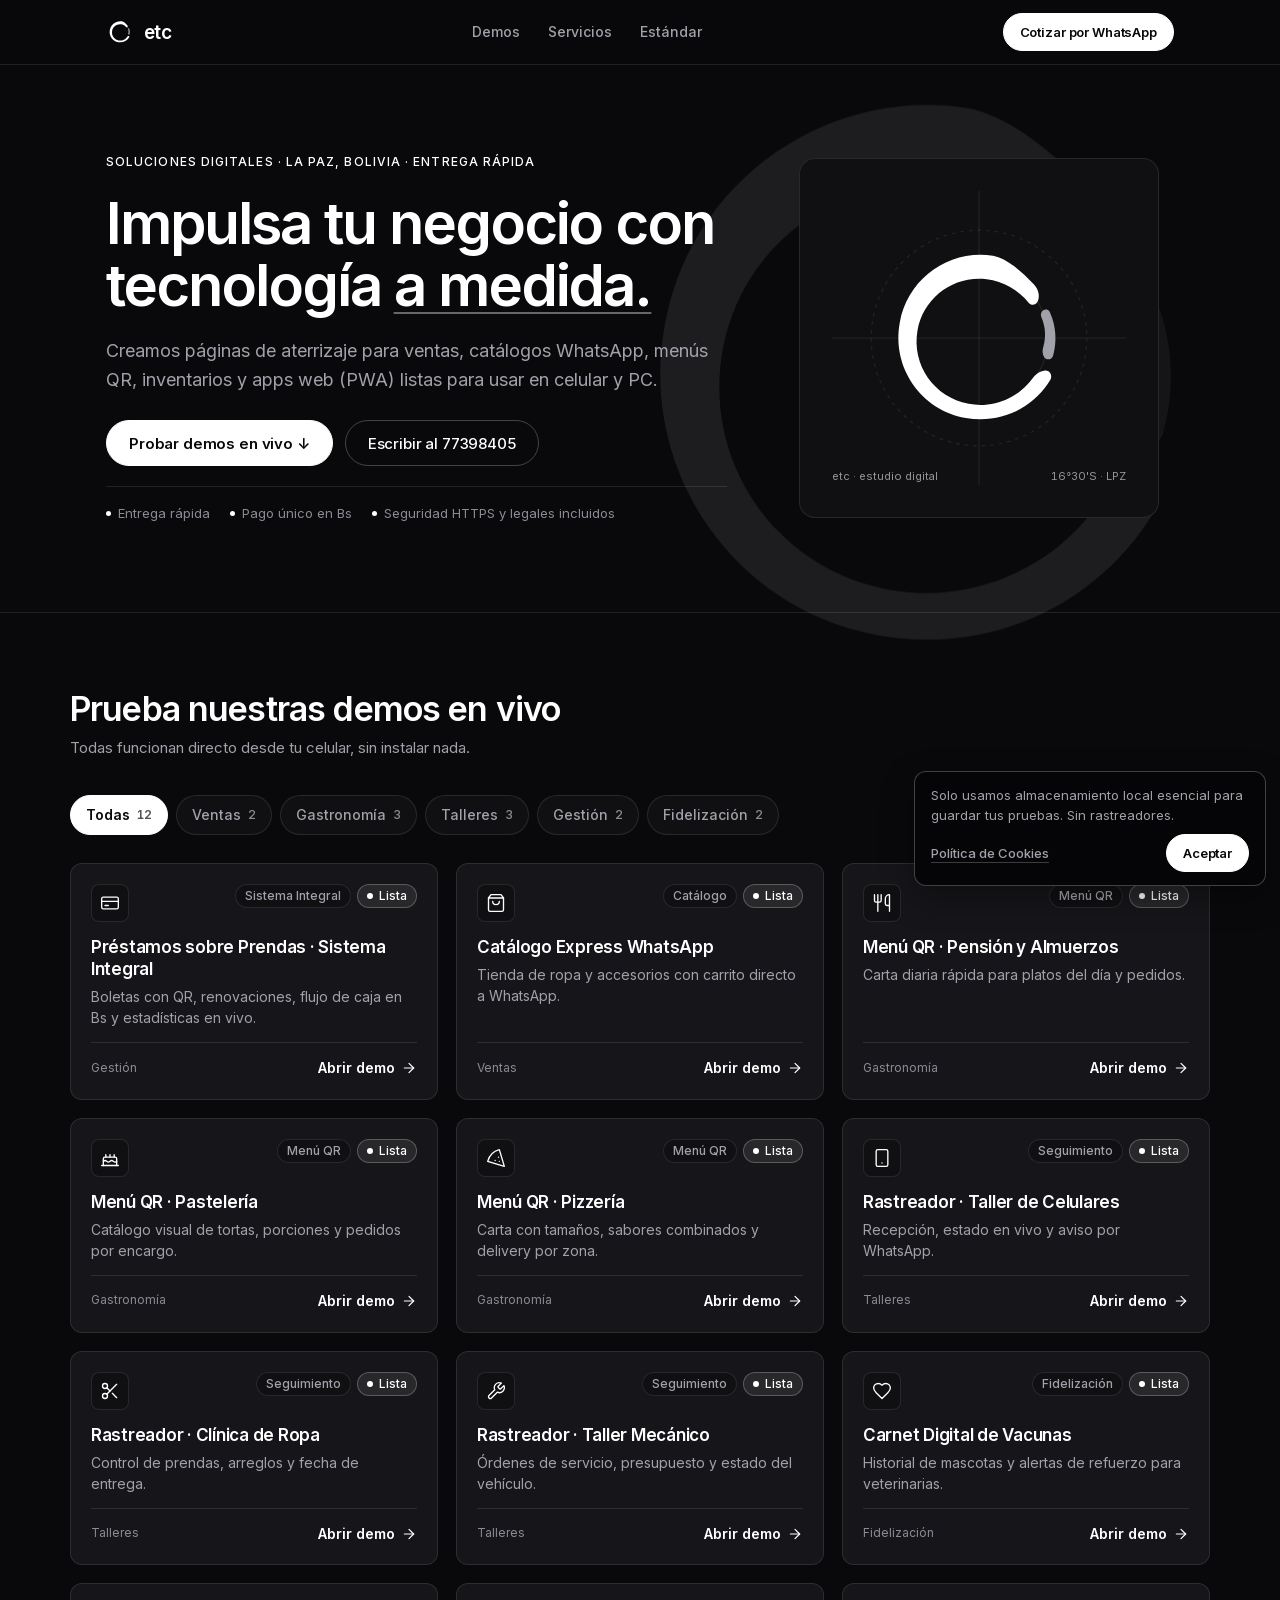
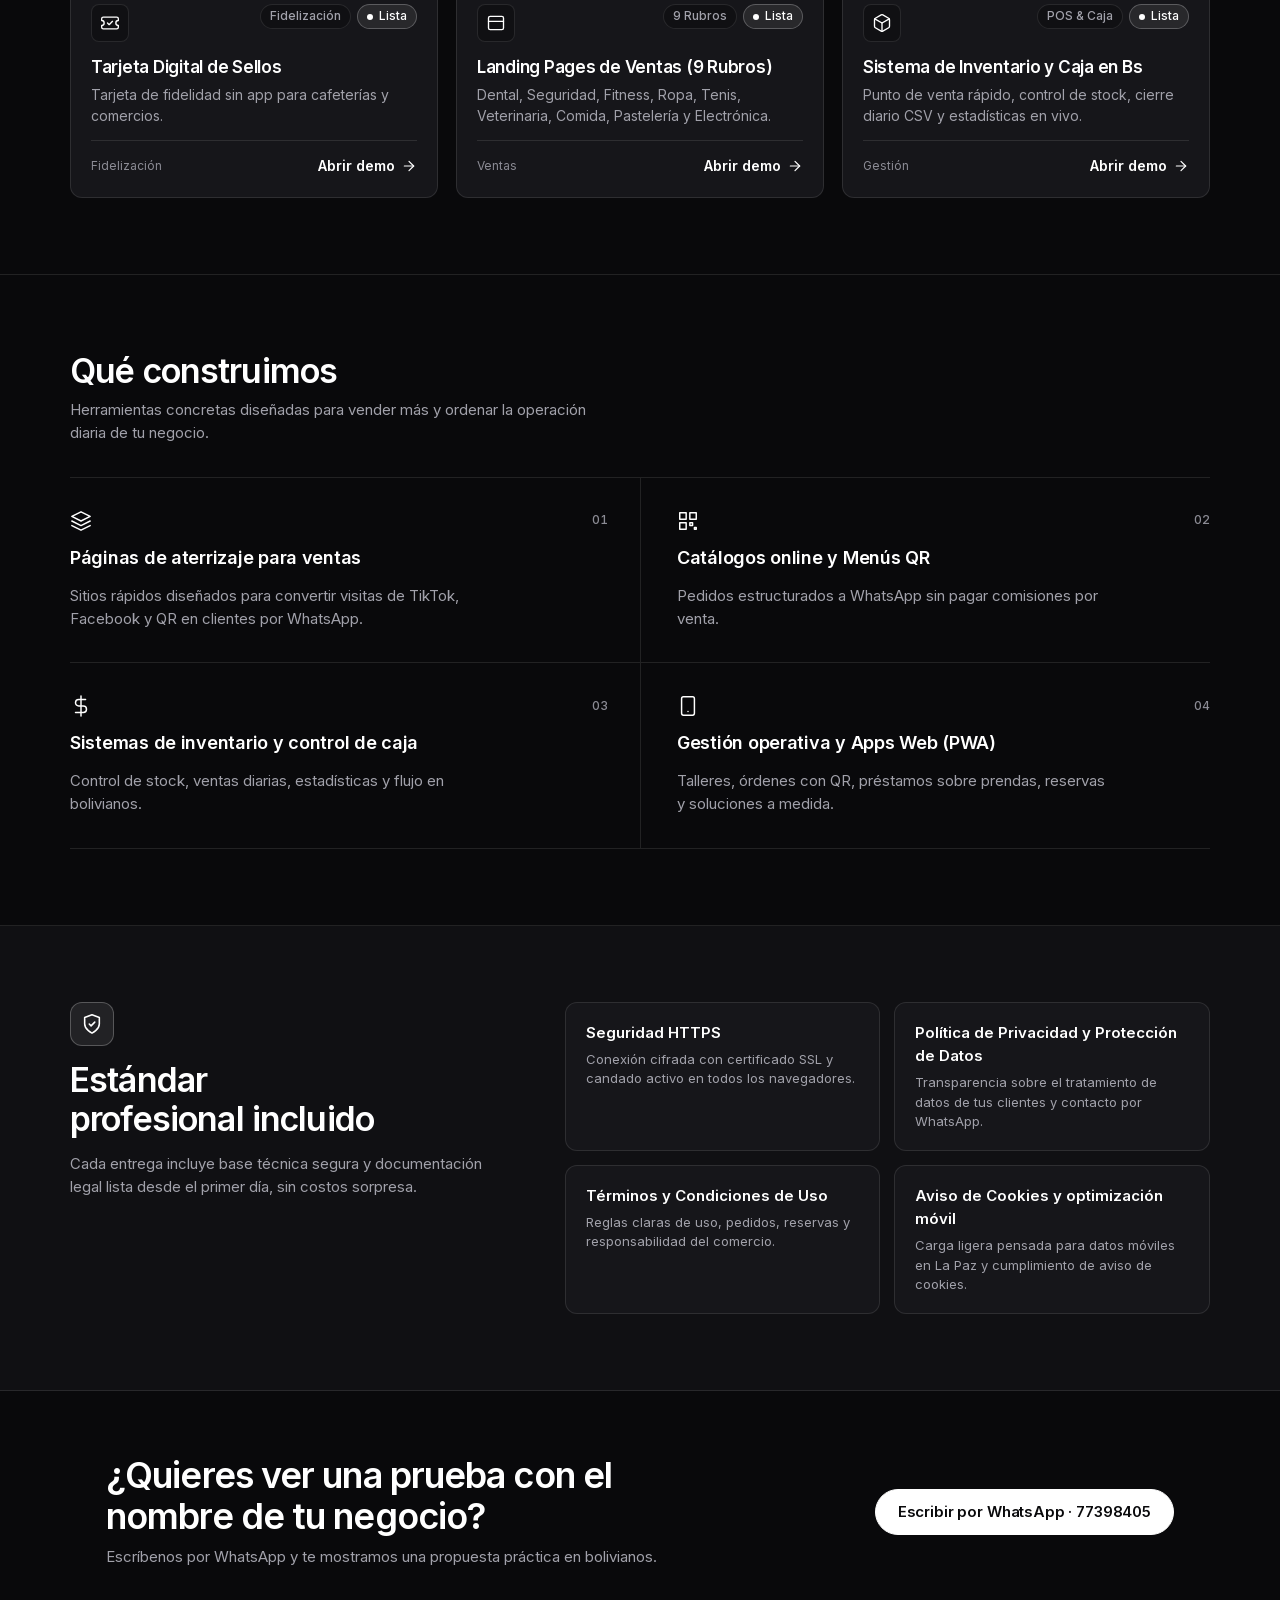
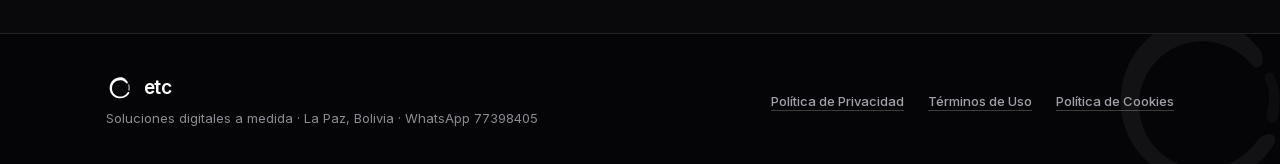
==== commit 2f53b8bb: "feat: monochrome B&W etc landing with scroll-driven Zen Enso choreography" ====
--- a/index.html
+++ b/index.html
@@ -3,19 +3,24 @@
 <head>
   <meta charset="utf-8">
   <meta name="viewport" content="width=device-width, initial-scale=1.0, viewport-fit=cover">
-  <meta name="theme-color" content="#2C2C30">
+  <meta name="theme-color" content="#09090B">
   <title>etc · Soluciones Digitales a Medida en La Paz, Bolivia</title>
   <meta name="description" content="Creamos páginas de aterrizaje para ventas, catálogos WhatsApp, menús QR, inventarios y apps web (PWA) listas para usar en celular y PC.">
   <link rel="icon" type="image/svg+xml" href="./assets/icons/favicon.svg">
   <link rel="stylesheet" href="./assets/css/styles.css">
 </head>
 <body>
-  <!-- Reusable Organic Zen Enso SVG Symbol (sumi-e open brushstroke + subtle amber gold accent) -->
+  <div class="scroll-progress" aria-hidden="true"></div>
+  <div class="enso-scroll-stage" aria-hidden="true">
+    <svg class="enso-scroll-stage__mark" id="enso-scroll-mark"><use href="#enso-mark"/></svg>
+  </div>
+
+  <!-- Reusable Organic Zen Enso SVG Symbol (Monochrome White & Silver) -->
   <svg width="0" height="0" style="position:absolute;overflow:hidden;" aria-hidden="true">
     <defs>
       <symbol id="enso-mark" viewBox="0 0 120 120">
         <path fill="currentColor" d="M67.8 14.2c-24.2-3.7-47.1 12.6-51.4 36.9-4.5 24.7 11.8 48.3 36.5 52.6 18.8 3.3 37.2-5.3 46.6-21.1 1.4-2.4-.4-5.4-3.1-5.1-2.8.4-5.2 2.2-6.9 4.5-8 10.8-21.6 16.4-35.1 13.9-19-3.5-31.5-21.4-28.2-40.4 3.1-18.1 20-30.6 38.2-28.3 9.2 1.2 17.4 5.9 23.1 12.9 1.4 1.7 3.9 1.4 4.9-.5 1.6-3 .5-7.1-2.2-9.8-6.4-6.7-14.5-14.1-22.3-15.6Z"/>
-        <path fill="#E2B46C" d="M99.4 45.8c3.2 7.2 3.8 15.6 1.6 23.5-.6 2.2-3.4 2.8-4.8 1-1.2-1.6-1.2-3.9-.6-5.9 1.6-5.3 1.2-11.1-1-16.2-1-2.2.6-4.7 2.9-4.3 1 .2 1.6.9 1.9 1.9Z"/>
+        <path fill="#A1A1AA" d="M99.4 45.8c3.2 7.2 3.8 15.6 1.6 23.5-.6 2.2-3.4 2.8-4.8 1-1.2-1.6-1.2-3.9-.6-5.9 1.6-5.3 1.2-11.1-1-16.2-1-2.2.6-4.7 2.9-4.3 1 .2 1.6.9 1.9 1.9Z"/>
       </symbol>
     </defs>
   </svg>
--- a/assets/css/styles.css
+++ b/assets/css/styles.css
@@ -18,28 +18,28 @@
 }
 
 :root {
-  --bg-page: #2C2C30;
-  --bg-band: #343439;
-  --bg-card: #3B3B41;
-  --bg-card-hover: #424249;
-  --bg-deep: #242428;
+  --bg-page: #09090B;
+  --bg-band: #101013;
+  --bg-card: #16161A;
+  --bg-card-hover: #1D1D22;
+  --bg-deep: #050507;
 
   --text-primary: #FFFFFF;
-  --text-secondary: #D4D4D8;
-  --text-muted: #B4B4BC;
+  --text-secondary: #A1A1AA;
+  --text-muted: #8B8B94;
 
   --border-subtle: rgba(255, 255, 255, 0.10);
-  --border-strong: rgba(255, 255, 255, 0.20);
-
-  --accent-gold: #E2B46C;
-  --accent-gold-hover: #ECC586;
-  --accent-gold-ink: #1C1917;
-  --accent-gold-soft: rgba(226, 180, 108, 0.14);
-  --accent-gold-border: rgba(226, 180, 108, 0.34);
-
-  --status-ready-bg: rgba(134, 239, 172, 0.12);
-  --status-ready-text: #A7F3D0;
-  --status-ready-border: rgba(167, 243, 208, 0.28);
+  --border-strong: rgba(255, 255, 255, 0.24);
+
+  --accent-gold: #FFFFFF;
+  --accent-gold-hover: #E4E4E7;
+  --accent-gold-ink: #09090B;
+  --accent-gold-soft: rgba(255, 255, 255, 0.08);
+  --accent-gold-border: rgba(255, 255, 255, 0.24);
+
+  --status-ready-bg: rgba(255, 255, 255, 0.08);
+  --status-ready-text: #FFFFFF;
+  --status-ready-border: rgba(255, 255, 255, 0.24);
 
   --radius-sm: 8px;
   --radius-md: 12px;
@@ -159,8 +159,8 @@
   position: sticky;
   inset-block-start: 0;
   z-index: 30;
-  background-color: rgba(44, 44, 48, 0.88);
-  backdrop-filter: blur(12px);
+  background-color: rgba(9, 9, 11, 0.86);
+  backdrop-filter: blur(14px);
   border-block-end: 1px solid var(--border-subtle);
 }
 
@@ -756,9 +756,9 @@
 }
 
 .badge--soon {
-  background-color: rgba(226, 180, 108, 0.09);
-  color: #F3CF94;
-  border: 1px solid rgba(226, 180, 108, 0.28);
+  background-color: rgba(255, 255, 255, 0.06);
+  color: #D4D4D8;
+  border: 1px solid rgba(255, 255, 255, 0.16);
 }
 
 .status-dot {
@@ -1251,3 +1251,156 @@
     transition-property: background-color, border-color, color;
   }
 }
+
+
+/* ==========================================================================
+   MONOCHROME B&W PREMIUM POLISH + GPU SCROLL-DRIVEN ANIMATIONS
+   ========================================================================== */
+.text-gold {
+  color: #FFFFFF;
+  text-decoration: underline;
+  text-decoration-thickness: 1.5px;
+  text-underline-offset: 6px;
+  text-decoration-color: rgba(255, 255, 255, 0.38);
+}
+
+/* Top Reading Progress Hairline (60fps native scroll-driven) */
+.scroll-progress {
+  position: fixed;
+  inset-block-start: 0;
+  inset-inline-start: 0;
+  inline-size: 100%;
+  block-size: 2px;
+  z-index: 60;
+  background: #FFFFFF;
+  transform-origin: 0% 50%;
+  transform: scaleX(0);
+  pointer-events: none;
+}
+
+@media (prefers-reduced-motion: no-preference) {
+  @supports (animation-timeline: scroll()) {
+    .scroll-progress {
+      animation: etcScrollProgress linear both;
+      animation-timeline: scroll(root block);
+    }
+
+    .enso-study__mark {
+      animation: etcEnsoRotate linear both;
+      animation-timeline: scroll(root block);
+      animation-range: 0px 900px;
+    }
+  }
+
+  /* Hero Staggered Entrance */
+  .hero__eyebrow,
+  .hero__title,
+  .hero__subtitle,
+  .hero__actions,
+  .trust-row,
+  .hero__visual {
+    opacity: 0;
+    transform: translateY(16px);
+    animation: etcHeroIn 520ms cubic-bezier(0.22, 1, 0.36, 1) forwards;
+  }
+
+  .hero__eyebrow { animation-delay: 0ms; }
+  .hero__title { animation-delay: 70ms; }
+  .hero__subtitle { animation-delay: 140ms; }
+  .hero__actions { animation-delay: 210ms; }
+  .trust-row { animation-delay: 280ms; }
+  .hero__visual { animation-delay: 180ms; }
+
+  /* Native Scroll-Driven Section & Card Reveals */
+  @supports (animation-timeline: view()) {
+    .section__head,
+    .demo-card,
+    .service-item,
+    .standard-card,
+    .cta-band__box {
+      animation: etcScrollReveal linear both;
+      animation-timeline: view();
+      animation-range: entry 0% entry 26%;
+    }
+  }
+}
+
+@keyframes etcScrollProgress {
+  from { transform: scaleX(0); }
+  to { transform: scaleX(1); }
+}
+
+@keyframes etcEnsoRotate {
+  from { transform: rotate(0deg) scale(1); }
+  to { transform: rotate(28deg) scale(1.04); }
+}
+
+@keyframes etcHeroIn {
+  to { opacity: 1; transform: translateY(0); }
+}
+
+@keyframes etcScrollReveal {
+  from {
+    opacity: 0.65;
+    transform: translateY(22px) scale(0.985);
+  }
+  to {
+    opacity: 1;
+    transform: translateY(0) scale(1);
+  }
+}
+
+
+/* ==========================================================================
+   FLOATING ZEN ENSO SCROLL CHOREOGRAPHY (FIXED AMBIENT LAYER)
+   ========================================================================== */
+main,
+.site-footer {
+  position: relative;
+  z-index: 1;
+}
+
+.enso-scroll-stage {
+  position: fixed;
+  inset: 0;
+  z-index: 0;
+  pointer-events: none;
+  overflow: hidden;
+  display: grid;
+  place-items: center;
+}
+
+.enso-scroll-stage__mark {
+  inline-size: clamp(320px, 56vw, 680px);
+  block-size: clamp(320px, 56vw, 680px);
+  color: #FFFFFF;
+  opacity: 0.085;
+  will-change: transform;
+  transform: translate3d(22vw, -8vh, 0) rotate(0deg) scale(1.04);
+}
+
+@media (prefers-reduced-motion: no-preference) {
+  @supports (animation-timeline: scroll()) {
+    .enso-scroll-stage__mark {
+      animation: etcEnsoJourney linear both;
+      animation-timeline: scroll(root block);
+    }
+
+    .brand-lockup__enso {
+      animation: etcNavEnsoSpin linear both;
+      animation-timeline: scroll(root block);
+    }
+  }
+}
+
+@keyframes etcEnsoJourney {
+  0%   { transform: translate3d(24vw, -10vh, 0) rotate(0deg) scale(1.02); opacity: 0.09; }
+  33%  { transform: translate3d(-22vw, 4vh, 0) rotate(110deg) scale(1.20); opacity: 0.075; }
+  66%  { transform: translate3d(18vw, 10vh, 0) rotate(220deg) scale(0.94); opacity: 0.09; }
+  100% { transform: translate3d(0vw, 2vh, 0) rotate(320deg) scale(1.12); opacity: 0.08; }
+}
+
+@keyframes etcNavEnsoSpin {
+  from { transform: rotate(0deg); }
+  to { transform: rotate(360deg); }
+}
